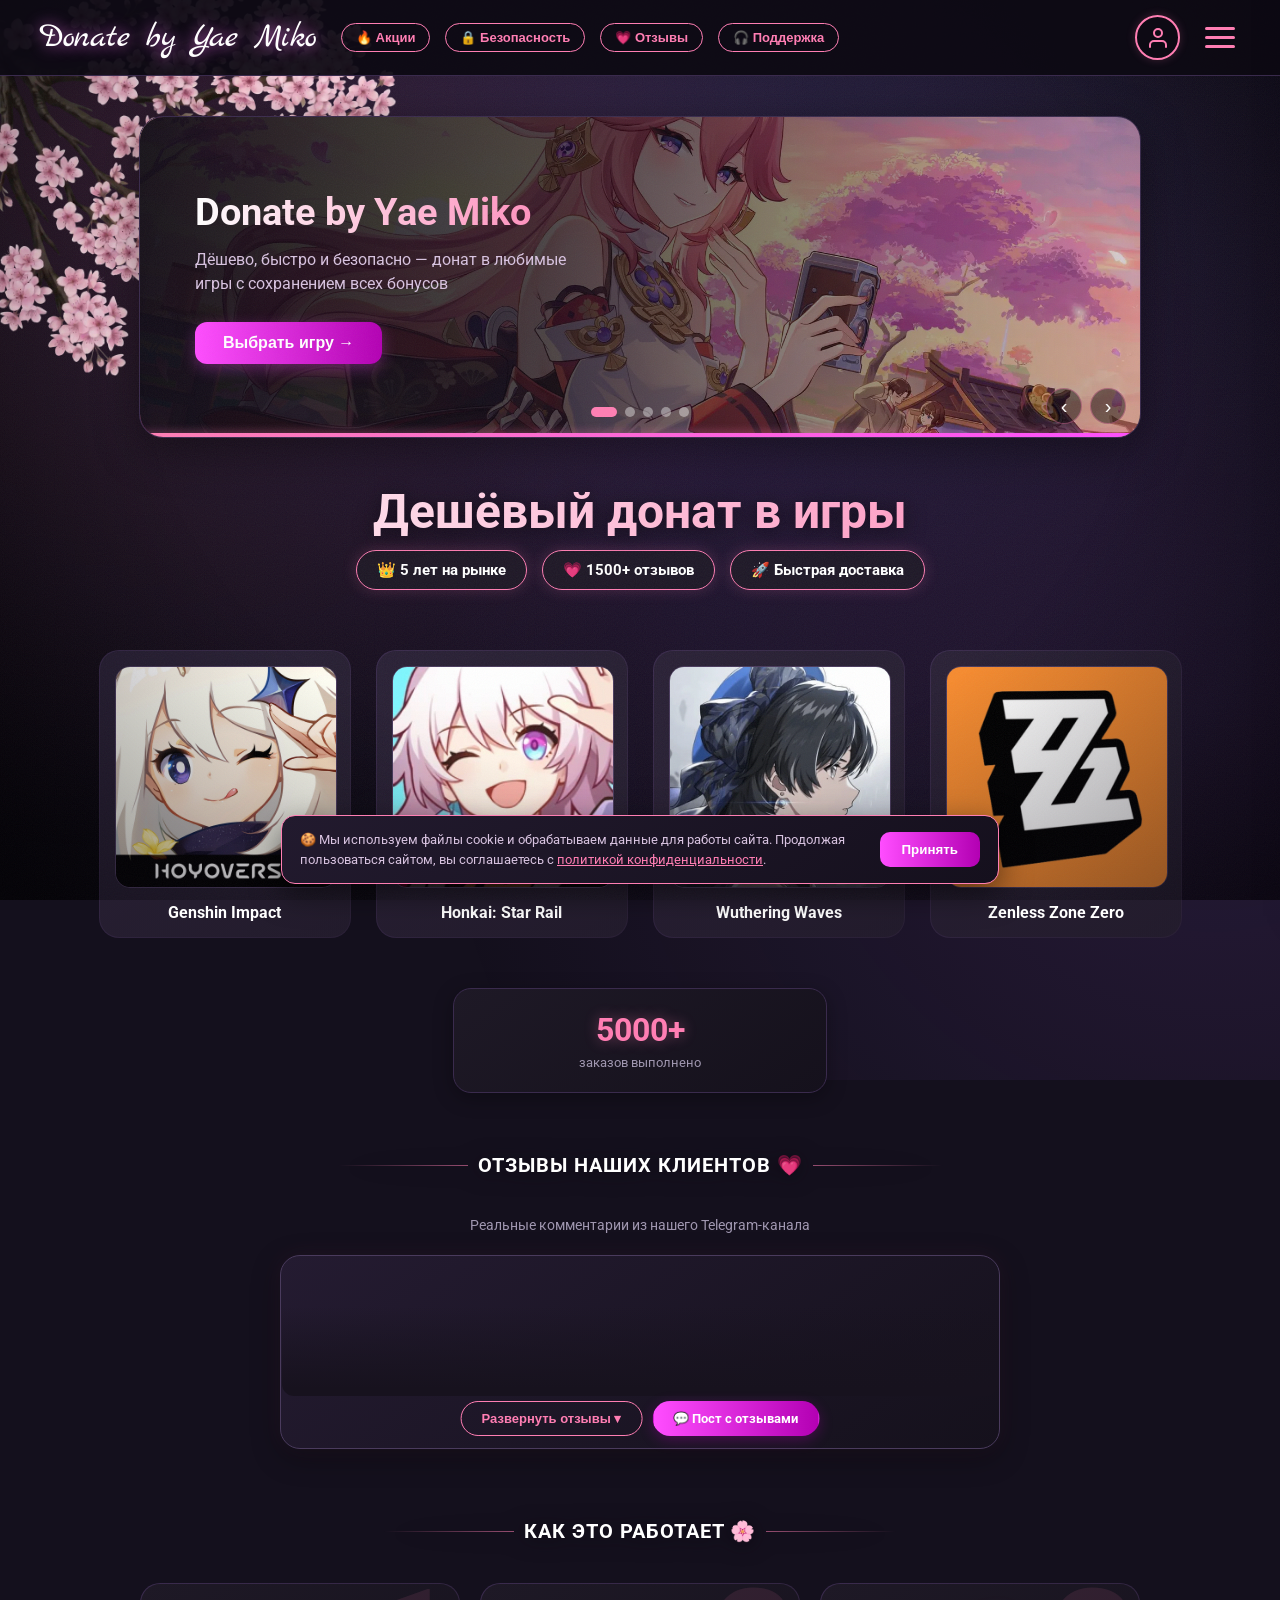
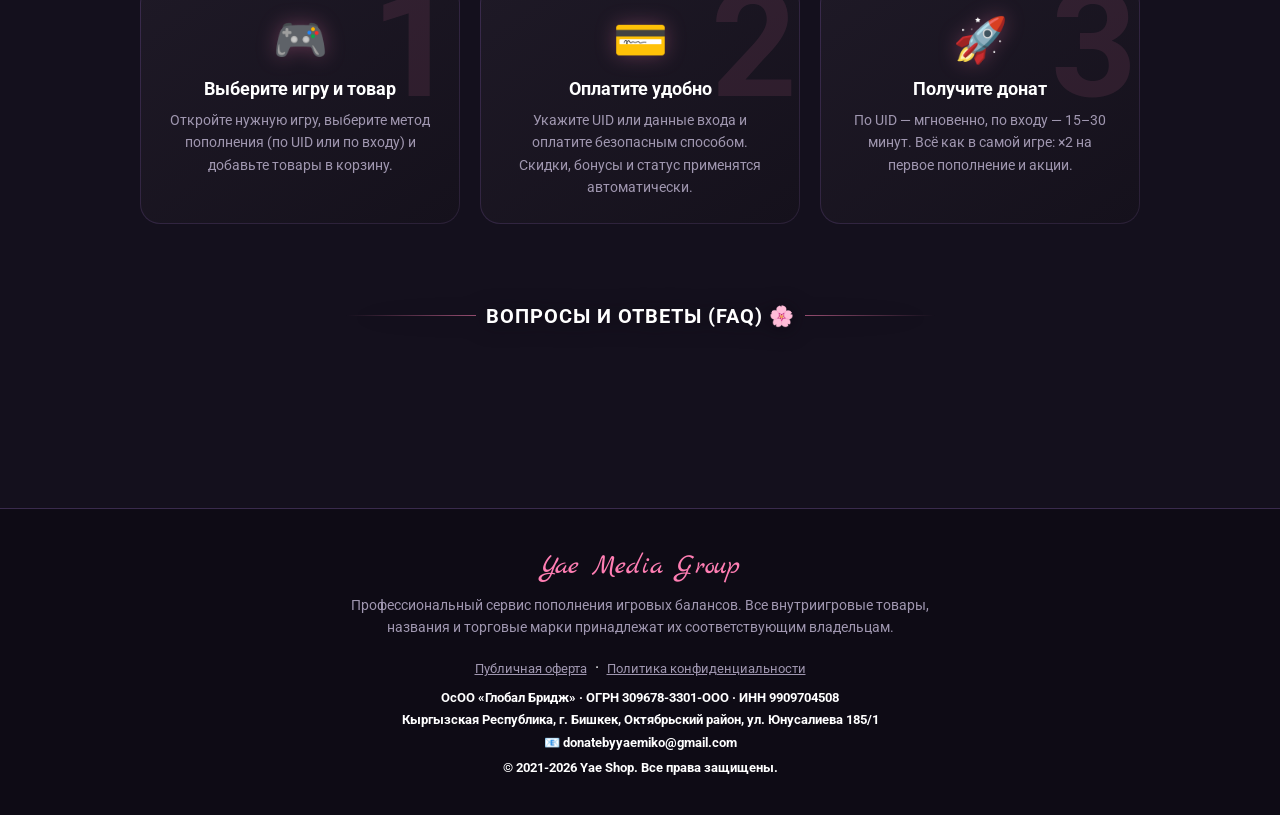
==== index.html @ d6103098 "Убрать упоминания VPN с сайта (в РФ это запрещено) Текст в окне входа + слово VPN из комментариев (i" ====
<!DOCTYPE html>
<html lang="ru">
<head>
    <meta charset="UTF-8">
    <meta name="viewport" content="width=device-width, initial-scale=1.0">
    <link rel="manifest" href="manifest.json">
    <meta name="theme-color" content="#14101d">
    <meta name="apple-mobile-web-app-capable" content="yes">
    <meta name="apple-mobile-web-app-title" content="Yae Shop">
    <link rel="apple-touch-icon" href="images/Genshin_Impact.webp">
    <link rel="icon" type="image/svg+xml" href="favicon.svg">
    <meta name="description" content="Yae Shop — быстрый и недорогой донат в Genshin Impact, Honkai: Star Rail, Wuthering Waves, Zenless Zone Zero. Пополнение по UID и по входу, бонусы и акции 🌸">
    <meta property="og:type" content="website">
    <meta property="og:site_name" content="Yae Shop">
    <meta property="og:title" content="Yae Shop — дешёвый донат в игры">
    <meta property="og:description" content="Пополнение Genshin, HSR, WuWa, ZZZ по выгодным ценам. Быстро, безопасно, с бонусами и акциями 🌸">
    <meta property="og:image" content="https://yaeshop.net/images/banner_main.webp">
    <meta property="og:url" content="https://yaeshop.net/">
    <meta name="twitter:card" content="summary_large_image">
    <link rel="canonical" href="https://yaeshop.net/">
    <script type="application/ld+json">
    {
      "@context": "https://schema.org",
      "@type": "OnlineStore",
      "name": "Yae Shop",
      "url": "https://yaeshop.net/",
      "description": "Пополнение игровых балансов: Genshin Impact, Honkai: Star Rail, Wuthering Waves, Zenless Zone Zero. По UID и по входу.",
      "image": "https://yaeshop.net/images/banner_main.webp",
      "email": "donatebyyaemiko@gmail.com",
      "priceRange": "₽"
    }
    </script>
    <title>Yae Shop — Донат от Яэ Мико</title>
    <link href="https://fonts.googleapis.com/css2?family=Marck+Script&family=Roboto:wght@400;700&display=swap" rel="stylesheet">
    <link rel="stylesheet" href="styles.css">
    <style>
        /* --- ГЛАВНАЯ СТРАНИЦА --- */
        main { max-width: 1200px; margin: 0 auto; padding: 40px 20px; position: relative; z-index: 5; }
        .main-title { text-align: center; font-size: 48px; background: linear-gradient(90deg, #fff, #ff7eb3); -webkit-background-clip: text; background-clip: text; -webkit-text-fill-color: transparent; margin-bottom: 10px; }
        
        .trust-badges { display: flex; justify-content: center; gap: 15px; margin-bottom: 60px; flex-wrap: wrap; }
        .badge { background: rgba(30, 25, 38, 0.8); border: 1px solid #ff7eb3; padding: 10px 20px; border-radius: 25px; font-size: 15px; color: #fff; font-weight: bold; display: flex; align-items: center; gap: 8px; box-shadow: 0 0 15px rgba(255, 126, 179, 0.2); }

        /* ИДЕАЛЬНОЕ ЦЕНТРИРОВАНИЕ КАРТОЧЕК ИГР */
        .game-grid { display: flex; flex-wrap: wrap; justify-content: center; gap: 25px; }
        .game-card { position: relative; overflow: hidden; width: 220px; border: 1px solid transparent; background: linear-gradient(rgba(30,25,38,0.6), rgba(30,25,38,0.6)) padding-box, linear-gradient(145deg, #3a2b4d, #2a2036) border-box; border-radius: 20px; padding: 15px; text-align: center; transition: 0.3s; cursor: pointer; }
        .game-card:hover { transform: translateY(-10px); background: linear-gradient(rgba(30,25,38,0.6), rgba(30,25,38,0.6)) padding-box, linear-gradient(145deg, #ff7eb3, #b300b3) border-box; box-shadow: 0 8px 26px rgba(255, 126, 179, 0.4); }
        .game-card::after { content: ''; position: absolute; top: 0; left: 0; width: 55%; height: 100%; background: linear-gradient(100deg, transparent, rgba(255,255,255,0.09), transparent); transform: translateX(-170%) skewX(-14deg); pointer-events: none; z-index: 2; }
        @media (hover: hover) { .game-card:hover::after { transition: transform 0.8s ease; transform: translateX(280%) skewX(-14deg); } }
        .game-icon-container { width: 100%; aspect-ratio: 1 / 1; border-radius: 15px; overflow: hidden; margin-bottom: 15px; border: 1px solid #4a3b5d; }
        .game-icon-container img { width: 100%; height: 100%; object-fit: cover; }
        .game-name { font-weight: bold; font-size: 16px; color: #ffffff; }

        /* ИДЕАЛЬНЫЙ ЦЕНТРИРОВАННЫЙ FAQ С ПЛАВНОЙ АНИМАЦИЕЙ */
        .faq-section { max-width: 800px; margin: 80px auto 0; }
        .section-title { font-size: 20px; font-weight: bold; display: flex; align-items: center; justify-content: center; gap: 10px; text-transform: uppercase; letter-spacing: 1px; color: #fff; margin-bottom: 40px; }
        .faq-item { background: linear-gradient(145deg, #1e1926, #15111c); border: 1px solid #3a2b4d; border-radius: 15px; margin-bottom: 15px; overflow: hidden; transition: 0.3s; box-shadow: 0 5px 15px rgba(0,0,0,0.3); cursor: pointer; }
        .faq-item:hover { border-color: #ff7eb3; box-shadow: 0 5px 20px rgba(255, 126, 179, 0.2); }
        .faq-question { padding: 20px; display: flex; justify-content: space-between; align-items: center; font-weight: bold; font-size: 17px; }
        
        .faq-icon { transition: transform 0.4s ease; color: #ff7eb3; }
        .faq-item.active .faq-icon { transform: rotate(180deg); }

        .faq-answer-wrapper { display: grid; grid-template-rows: 0fr; transition: grid-template-rows 0.4s ease-out; }
        .faq-item.active .faq-answer-wrapper { grid-template-rows: 1fr; }
        .faq-answer { overflow: hidden; }
        .faq-answer-inner { padding: 0 20px 20px; color: #a097b0; line-height: 1.6; font-size: 15px; }

        footer { margin-top: 100px; padding: 40px 20px; background: rgba(13, 10, 20, 0.8); border-top: 1px solid #3a2b4d; text-align: center; position: relative; z-index: 5; }
        .footer-logo { font-family: 'Marck Script', cursive; font-size: 28px; color: #ff7eb3; margin-bottom: 10px; }
        .footer-text { color: #a097b0; font-size: 14px; max-width: 600px; margin: 0 auto 20px; line-height: 1.6; }
        .footer-copy { color: #fff; font-size: 13px; font-weight: bold; }

        /* --- БАННЕР-КАРУСЕЛЬ --- */
        .hero-carousel { position: relative; max-width: 1000px; margin: 0 auto 45px; border-radius: 24px; overflow: hidden; box-shadow: 0 12px 45px rgba(0,0,0,0.45); border: 1px solid #3a2b4d; }
        .hero-track { display: flex; transition: transform 0.6s cubic-bezier(0.25, 0.8, 0.25, 1); }
        .hero-slide { min-width: 100%; height: 320px; background-size: cover; background-position: right center; position: relative; display: flex; align-items: center; }
        .hero-slide::after { content: ''; position: absolute; inset: 0; background: linear-gradient(90deg, rgba(13,10,20,0.95) 0%, rgba(13,10,20,0.75) 40%, rgba(13,10,20,0.15) 100%); }
        .hero-content { position: relative; z-index: 2; padding: 0 55px; max-width: 55%; }
        .hero-content h2 { font-size: 38px; margin: 0 0 14px; background: linear-gradient(90deg, #fff, #ff7eb3); -webkit-background-clip: text; background-clip: text; -webkit-text-fill-color: transparent; }
        .hero-content p { color: #d8c3e0; font-size: 16px; margin: 0 0 26px; line-height: 1.5; max-width: 400px; }
        .hero-btn { background: linear-gradient(90deg, #ff4dff, #b300b3); color: #fff; border: none; padding: 12px 28px; border-radius: 12px; font-size: 16px; font-weight: bold; cursor: pointer; transition: 0.3s; box-shadow: 0 5px 15px rgba(255,77,255,0.3); }
        .hero-btn:hover { transform: translateY(-2px); box-shadow: 0 8px 22px rgba(255,77,255,0.5); }
        .hero-arrow { position: absolute; bottom: 13px; z-index: 4; background: rgba(0,0,0,0.45); border: 1px solid rgba(255,126,179,0.4); color: #fff; width: 36px; height: 36px; border-radius: 50%; font-size: 20px; cursor: pointer; transition: 0.3s; display: flex; align-items: center; justify-content: center; }
        .hero-arrow:hover { background: #ff7eb3; box-shadow: 0 0 15px rgba(255,126,179,0.5); }
        .hero-arrow.left { right: 58px; }
        .hero-arrow.right { right: 14px; }
        .hero-dots { position: absolute; bottom: 20px; left: 50%; transform: translateX(-50%); z-index: 4; display: flex; gap: 8px; }
        .hero-dots span { width: 10px; height: 10px; border-radius: 50%; background: rgba(255,255,255,0.4); cursor: pointer; transition: 0.3s; }
        .hero-dots span.active { background: #ff7eb3; width: 26px; border-radius: 5px; }
        .hero-progress { position: absolute; left: 0; right: 0; bottom: 0; height: 4px; background: rgba(255,255,255,0.12); z-index: 4; }
        .hero-progress-bar { height: 100%; width: 0; background: linear-gradient(90deg, #ff7eb3, #ff4dff); box-shadow: 0 0 10px rgba(255,126,179,0.6); }
        @media (max-width: 700px) {
            .hero-slide { height: 220px; }
            .hero-content { max-width: 85%; padding: 0 25px; }
            .hero-content h2 { font-size: 26px; }
            .hero-content p { font-size: 14px; margin-bottom: 16px; }
        }
        /* Мобилка: игры по 2 в ряд */
        @media (max-width: 600px) {
            .game-grid { gap: 12px; }
            .game-card { width: calc(50% - 6px); box-sizing: border-box; padding: 10px; }
            .game-name { font-size: 13px; }
        }
    </style>
    <script src="components.js"></script>
</head>
<body>

    <script>renderHeader();</script>

    <main>
        <div class="hero-carousel" id="heroCarousel">
            <div class="hero-track" id="heroTrack">
                <div class="hero-slide" style="background-color:#3a1d5c; background-image:url('images/banner_main.webp');">
                    <div class="hero-content">
                        <h2>Donate by Yae Miko</h2>
                        <p>Дёшево, быстро и безопасно — донат в любимые игры с сохранением всех бонусов</p>
                        <button class="hero-btn" onclick="document.querySelector('.game-grid').scrollIntoView({behavior:'smooth', block:'center'})">Выбрать игру →</button>
                    </div>
                </div>
                <div class="hero-slide" style="background-color:#1d3a5c; background-image:url('images/banner_genshin.webp');">
                    <div class="hero-content">
                        <h2>Genshin Impact</h2>
                        <p>Кристаллы, Луна и Боевой пропуск по лучшим ценам</p>
                        <button class="hero-btn" onclick="goToPage('/genshin')">Перейти →</button>
                    </div>
                </div>
                <div class="hero-slide" style="background-color:#1d5c4a; background-image:url('images/banner_hsr.webp');">
                    <div class="hero-content">
                        <h2>Honkai: Star Rail</h2>
                        <p>Звёздный нефрит и пропуски снабжения — быстро и безопасно</p>
                        <button class="hero-btn" onclick="goToPage('/hsr')">Перейти →</button>
                    </div>
                </div>
                <div class="hero-slide" style="background-color:#2a3d1d; background-image:url('images/banner_wuwa.webp');">
                    <div class="hero-content">
                        <h2>Wuthering Waves</h2>
                        <p>Луниты и бандлы — пополнение по выгодным ценам</p>
                        <button class="hero-btn" onclick="goToPage('/wuwa')">Перейти →</button>
                    </div>
                </div>
                <div class="hero-slide" style="background-color:#5c1d3a; background-image:url('images/banner_zzz.webp');">
                    <div class="hero-content">
                        <h2>Zenless Zone Zero</h2>
                        <p>Монохромы и подписки — мгновенная доставка по UID</p>
                        <button class="hero-btn" onclick="goToPage('/zzz')">Перейти →</button>
                    </div>
                </div>
            </div>
            <button class="hero-arrow left" onclick="heroMove(-1)">‹</button>
            <button class="hero-arrow right" onclick="heroMove(1)">›</button>
            <div class="hero-dots" id="heroDots"></div>
            <div class="hero-progress"><div class="hero-progress-bar" id="heroProgress"></div></div>
        </div>

        <h1 class="main-title" id="hero-title">Дешёвый донат в игры</h1>
        <div class="trust-badges" id="trust-badges">
            <div class="badge">👑 5 лет на рынке</div>
            <div class="badge">💗 1500+ отзывов</div>
            <div class="badge">🚀 Быстрая доставка</div>
        </div>

        <div class="game-grid">
            <div class="game-card" onclick="goToPage('/genshin')">
                <div class="game-icon-container"><img src="images/Genshin_Impact.webp" alt="Genshin"></div>
                <div class="game-name">Genshin Impact</div>
            </div>
            <div class="game-card" onclick="goToPage('/hsr')">
                <div class="game-icon-container"><img src="images/hsr.webp" alt="HSR"></div>
                <div class="game-name">Honkai: Star Rail</div>
            </div>
            <div class="game-card" onclick="goToPage('/wuwa')">
                <div class="game-icon-container"><img src="images/wuwa.webp" alt="WuWa"></div>
                <div class="game-name">Wuthering Waves</div>
            </div>
            <div class="game-card" onclick="goToPage('/zzz')">
                <div class="game-icon-container"><img src="images/zzz.png" alt="ZZZ"></div>
                <div class="game-name">Zenless Zone Zero</div>
            </div>
        </div>

        <div class="stats-bar" style="justify-content: center;">
            <div class="stat-cell" style="flex: 0 1 340px;"><div class="stat-num" id="stat-orders">5000+</div><div class="stat-lbl">заказов выполнено</div></div>
        </div>

        <div class="home-reviews">
            <div class="section-title">Отзывы наших клиентов 💗</div>
            <p class="home-reviews-sub">Реальные комментарии из нашего Telegram-канала</p>
            <div class="tg-reviews-card">
                <div id="tg-reviews-home" class="collapsed"></div>
                <div class="tg-reviews-fade" id="tg-reviews-fade"></div>
                <div class="tg-reviews-actions">
                    <button class="tg-reviews-toggle" id="tg-reviews-toggle" onclick="toggleHomeReviews()">Развернуть отзывы ▾</button>
                    <a class="tg-reviews-link" href="https://t.me/donatsgenshin/1363" target="_blank" rel="noopener">💬 Пост с отзывами</a>
                </div>
            </div>
        </div>

        <div class="how-section">
            <div class="section-title">Как это работает 🌸</div>
            <div class="how-grid">
                <div class="how-card">
                    <div class="how-num">1</div>
                    <div class="how-ic">🎮</div>
                    <h3>Выберите игру и товар</h3>
                    <p>Откройте нужную игру, выберите метод пополнения (по UID или по входу) и добавьте товары в корзину.</p>
                </div>
                <div class="how-card">
                    <div class="how-num">2</div>
                    <div class="how-ic">💳</div>
                    <h3>Оплатите удобно</h3>
                    <p>Укажите UID или данные входа и оплатите безопасным способом. Скидки, бонусы и статус применятся автоматически.</p>
                </div>
                <div class="how-card">
                    <div class="how-num">3</div>
                    <div class="how-ic">🚀</div>
                    <h3>Получите донат</h3>
                    <p>По UID — мгновенно, по входу — 15–30 минут. Всё как в самой игре: ×2 на первое пополнение и акции.</p>
                </div>
            </div>
        </div>

        <div class="faq-section">
            <div class="section-title">Вопросы и ответы (FAQ) 🌸</div>
            <div id="faq-list"></div>
        </div>
    </main>

    <script>renderFooter();</script>

    <script src="main.js"></script>
    <script>
        // --- Карусель-баннер ---
        (function () {
            const track = document.getElementById('heroTrack');
            if (!track) return;
            const total = track.children.length;
            const dotsBox = document.getElementById('heroDots');
            const prog = document.getElementById('heroProgress');
            const DURATION = 7000;
            let idx = 0, timer;

            for (let i = 0; i < total; i++) {
                const d = document.createElement('span');
                if (i === 0) d.classList.add('active');
                d.onclick = () => { idx = i; render(); reset(); };
                dotsBox.appendChild(d);
            }
            function startProgress() {
                if (!prog) return;
                prog.style.transition = 'none';
                prog.style.width = '0%';
                void prog.offsetWidth; // перезапуск анимации
                prog.style.transition = 'width ' + DURATION + 'ms linear';
                prog.style.width = '100%';
            }
            function render() {
                track.style.transform = `translateX(-${idx * 100}%)`;
                [...dotsBox.children].forEach((d, i) => d.classList.toggle('active', i === idx));
                startProgress();
            }
            window.heroMove = (dir) => { idx = (idx + dir + total) % total; render(); reset(); };
            function reset() { clearInterval(timer); timer = setInterval(() => window.heroMove(1), DURATION); }
            render(); reset();
        })();

        // --- Живой счётчик заказов: растёт с нуля, когда доскроллил до него ---
        (async function () {
            try {
                const s = await (await fetch('/api/stats')).json();
                const oEl = document.getElementById('stat-orders');
                const target = Number(s.orders);
                // Если API не ответил числом — оставляем статичное "5000+" из HTML
                if (!Number.isFinite(target) || target <= 0) return;
                const DURATION = 1800; // мс
                const run = () => {
                    const t0 = performance.now();
                    const step = (now) => {
                        const p = Math.min((now - t0) / DURATION, 1);
                        const eased = 1 - Math.pow(1 - p, 3); // плавное торможение в конце
                        oEl.innerText = Math.round(target * eased).toLocaleString('ru-RU') + '+';
                        if (p < 1) requestAnimationFrame(step);
                    };
                    requestAnimationFrame(step);
                };
                if ('IntersectionObserver' in window) {
                    oEl.innerText = '0+';
                    const io = new IntersectionObserver((entries) => {
                        if (entries[0].isIntersecting) { io.disconnect(); run(); }
                    }, { threshold: 0.6 });
                    io.observe(oEl);
                } else run();
            } catch (e) {}
        })();

        // --- Отзывы на главной: с нашего сервера, лениво ---
        (function () {
            const box = document.getElementById('tg-reviews-home');
            if (!box) return;
            const load = () => {
                if (box.dataset.loaded) return;
                box.dataset.loaded = '1';
                renderTgReviews(box);
            };
            if ('IntersectionObserver' in window) {
                const io = new IntersectionObserver((entries) => {
                    if (entries[0].isIntersecting) { io.disconnect(); load(); }
                }, { rootMargin: '400px' });
                io.observe(box);
            } else load();
        })();

        // Свернуть/развернуть отзывы на главной (с плавной анимацией высоты)
        function toggleHomeReviews() {
            const box = document.getElementById('tg-reviews-home');
            const fade = document.getElementById('tg-reviews-fade');
            const btn = document.getElementById('tg-reviews-toggle');
            const collapsed = box.classList.toggle('collapsed');
            fade.classList.toggle('hidden', !collapsed);
            btn.innerText = collapsed ? 'Развернуть отзывы ▾' : 'Свернуть отзывы ▴';
            if (collapsed) box.scrollTo({ top: 0, behavior: 'smooth' });
        }

    </script>
</body>
</html>
---- styles.css ----
/* =============================================
   ОБЩИЕ СТИЛИ — подключается на всех страницах
   ============================================= */

/* Убираем синее выделение при клике на кнопки/карточки */
button, a, .game-card, .product-card, .menu-item, .header-btn,
.cart-item, .buy-btn, .minus-btn, .checkout-btn, .auth-btn-primary,
.auth-btn-danger, .ref-copy-btn, .profile-btn, .cat-tab {
    -webkit-tap-highlight-color: transparent;
    user-select: none;
    -webkit-user-select: none;
}

/* Текст во всех текстовых полях всегда белый (перебивает чёрный от автозаполнения) */
input[type="text"], input[type="email"], input[type="number"],
input[type="tel"], input[type="password"], input[type="search"], textarea {
    color: #fff;
    -webkit-text-fill-color: #fff;
}

/* Глобальный фикс: автозаполнение Chrome/Edge не красит поля в белый */
input:-webkit-autofill,
input:-webkit-autofill:hover,
input:-webkit-autofill:focus,
input:-webkit-autofill:active {
    -webkit-text-fill-color: #ffffff;
    -webkit-box-shadow: 0 0 0 1000px #120f18 inset;
    box-shadow: 0 0 0 1000px #120f18 inset;
    caret-color: #ffffff;
    transition: background-color 99999s ease-in-out 0s;
}

/* === МОДАЛКА ВХОДА (Личный кабинет) === */
.auth-card { text-align: center; }
.auth-avatar {
    width: 74px; height: 74px; margin: 4px auto 0; border-radius: 50%;
    display: flex; align-items: center; justify-content: center;
    background: radial-gradient(circle at 30% 30%, #2a2036, #15101d);
    border: 2px solid #ff7eb3; box-shadow: 0 0 22px rgba(255,126,179,0.35);
}
.auth-avatar-on { border-color: #4dff88; box-shadow: 0 0 22px rgba(77,255,136,0.35); }

.auth-tabs {
    display: flex; gap: 6px; background: rgba(20,15,25,0.7);
    border: 1px solid #3a2b4d; border-radius: 12px; padding: 5px; margin-bottom: 18px;
}
.auth-tab {
    flex: 1; padding: 10px 0; border: none; border-radius: 8px; cursor: pointer;
    background: transparent; color: #a097b0; font-weight: bold; font-size: 13px; transition: 0.25s;
}
.auth-tab.active { background: linear-gradient(90deg,#ff4dff,#b300b3); color: #fff; box-shadow: 0 4px 14px rgba(179,0,179,0.3); }
.auth-tab:not(.active):hover { color: #fff; }

.auth-pane { animation: fadeIn 0.25s; }
.auth-label { display:block; text-align:left; color:#d8c3e0; font-size:12px; font-weight:bold; margin-bottom:6px; }
.auth-input {
    width: 100%; box-sizing: border-box; padding: 12px 14px; margin-bottom: 12px;
    background: #1c1626; border: 1.5px solid #4a3b5d; border-radius: 10px;
    color: #fff; -webkit-text-fill-color: #fff; font-size: 14px; outline: none; transition: 0.25s;
}
.auth-input::placeholder { color: #565064; -webkit-text-fill-color: #565064; opacity: 1; font-style: italic; }
.auth-input:focus { border-color: #ff7eb3; background:#221a2e; box-shadow: 0 0 0 3px rgba(255,126,179,0.18); }
.auth-code-input { text-align:center; letter-spacing: 6px; font-size: 20px; font-weight: bold; }

.auth-btn-primary {
    width: 100%; padding: 13px; border: none; border-radius: 10px; cursor: pointer;
    background: linear-gradient(90deg,#ff4dff,#b300b3); color: #fff; font-weight: bold; font-size: 15px;
    box-shadow: 0 6px 18px rgba(179,0,179,0.3); transition: 0.25s;
}
.auth-btn-primary:hover { transform: translateY(-2px); box-shadow: 0 8px 22px rgba(179,0,179,0.45); }
.auth-btn-danger {
    width: 100%; padding: 12px; border-radius: 10px; cursor: pointer; font-weight: bold; font-size: 14px;
    background: transparent; border: 1.5px solid #ff4d4d; color: #ff4d4d; transition: 0.25s; margin-top: 10px;
}
.auth-btn-danger:hover { background: #ff4d4d; color: #fff; }

.auth-msg { font-size: 13px; margin-top: 10px; min-height: 18px; }
.auth-hint { color: #7c7090; font-size: 11px; margin-top: 14px; line-height: 1.5; }
.auth-privacy { color: #6a5f7a; font-size: 11px; margin-top: 18px; border-top: 1px solid #2a2336; padding-top: 14px; }
.auth-privacy a { color: #a097b0; }

/* Подсветка кнопки профиля при входе */
.profile-btn.logged-in { border-color: #4dff88 !important; box-shadow: 0 0 14px rgba(77,255,136,0.4); }

/* === Поле пароля: глазок === */
.pw-wrap { position: relative; width: 100%; }
.pw-eye {
    position: absolute; right: 8px; top: 50%; transform: translateY(-50%);
    background: none; border: none; cursor: pointer; padding: 4px; color: #a097b0;
    display: flex; align-items: center; justify-content: center; transition: color 0.2s;
}
.pw-eye:hover { color: #ff7eb3; }
.pw-eye svg { width: 20px; height: 20px; }

/* === ГЛАВНАЯ: счётчики + как это работает === */
.stats-bar {
    display: flex; gap: 16px; max-width: 800px; margin: 50px auto 0; flex-wrap: wrap;
}
.stat-cell {
    flex: 1; min-width: 150px; background: linear-gradient(145deg, #1e1926, #15111c);
    border: 1px solid #3a2b4d; border-radius: 18px; padding: 22px 16px; text-align: center;
    box-shadow: 0 5px 20px rgba(0,0,0,0.3); transition: 0.3s;
}
.stat-cell:hover { border-color: #ff7eb3; transform: translateY(-4px); box-shadow: 0 8px 24px rgba(255,126,179,0.2); }
.stat-num { font-size: 32px; font-weight: bold; color: #ff7eb3; text-shadow: 0 0 14px rgba(255,126,179,0.4); }
.stat-lbl { color: #a097b0; font-size: 13px; margin-top: 6px; }

/* Отзывы из Telegram на главной (под счётчиком заказов) — фиолетовая карточка,
   свёрнута по умолчанию, разворачивается кнопкой */
.home-reviews { max-width: 720px; margin: 60px auto 0; text-align: center; }
.home-reviews-sub { color: #a097b0; font-size: 14px; margin: 10px 0 22px; }
.tg-reviews-card {
    position: relative;
    background: linear-gradient(145deg, #241b31, #15111c);
    border: 1px solid #4a3b5d; border-radius: 20px; padding: 14px 14px 58px;
    box-shadow: 0 8px 28px rgba(0,0,0,0.35), 0 0 24px rgba(255, 126, 179, 0.07);
    transition: border-color 0.3s;
}
.tg-reviews-card:hover { border-color: #ff7eb3; }
#tg-reviews-home {
    min-height: 120px; border-radius: 12px; overflow: hidden;
    /* Плавный разворот/сворачивание (разовая анимация по клику — FPS не грузит) */
    transition: max-height 0.45s cubic-bezier(0.4, 0, 0.2, 1);
}
#tg-reviews-home.collapsed { max-height: 380px; }
#tg-reviews-home:not(.collapsed) { max-height: 70vh; overflow-y: auto; }
#tg-reviews-home:not(.collapsed)::-webkit-scrollbar { width: 4px; }
#tg-reviews-home:not(.collapsed)::-webkit-scrollbar-thumb { background: #ff7eb3; border-radius: 4px; }
#tg-reviews-home iframe { width: 100% !important; }
/* Карточки отзывов (рендерим сами из /api/reviews) */
.rv-item {
    display: flex; gap: 12px; padding: 13px 14px; text-align: left;
    border-bottom: 1px solid rgba(74, 59, 93, 0.45);
}
.rv-item:last-child { border-bottom: none; }
.rv-ava {
    width: 40px; height: 40px; flex-shrink: 0; border-radius: 50%;
    background: linear-gradient(135deg, #ff7eb3, #b300b3);
    display: flex; align-items: center; justify-content: center;
    font-weight: bold; color: #fff; font-size: 17px;
    box-shadow: 0 0 10px rgba(255, 126, 179, 0.3);
}
.rv-body { min-width: 0; }
.rv-name { font-weight: bold; color: #ff9ec6; font-size: 14px; margin-bottom: 3px; }
.rv-text { color: #e8dff0; font-size: 14px; line-height: 1.55; white-space: pre-wrap; overflow-wrap: break-word; }
.rv-date { color: #7c7090; font-size: 12px; margin-top: 5px; }
/* Затухание внизу свёрнутого блока — видно, что отзывов больше */
.tg-reviews-fade {
    position: absolute; left: 1px; right: 1px; bottom: 52px; height: 90px;
    background: linear-gradient(to bottom, transparent, #17121e 92%);
    pointer-events: none; border-radius: 0 0 12px 12px;
    transition: opacity 0.35s;
}
.tg-reviews-fade.hidden { opacity: 0; }
/* Ряд кнопок под отзывами: свернуть/развернуть + ссылка на пост */
.tg-reviews-actions {
    position: absolute; left: 50%; bottom: 12px; transform: translateX(-50%);
    display: flex; gap: 10px; align-items: center; flex-wrap: wrap; justify-content: center;
    width: max-content; max-width: calc(100% - 28px);
}
.tg-reviews-toggle, .tg-reviews-link {
    padding: 9px 20px; border-radius: 20px; cursor: pointer;
    background: transparent; border: 1px solid #ff7eb3; color: #ff7eb3;
    font-weight: bold; font-size: 13px; transition: 0.25s; white-space: nowrap;
    text-decoration: none; display: inline-flex; align-items: center;
}
.tg-reviews-toggle:hover { background: rgba(255, 126, 179, 0.15); box-shadow: 0 0 14px rgba(255, 126, 179, 0.35); color: #fff; }
/* Ссылка на пост — акцентная (заполненная), чтобы выделялась */
.tg-reviews-link { background: linear-gradient(90deg, #ff4dff, #b300b3); border-color: transparent; color: #fff; box-shadow: 0 4px 14px rgba(179, 0, 179, 0.3); }
.tg-reviews-link:hover { transform: translateY(-2px); box-shadow: 0 6px 18px rgba(179, 0, 179, 0.5); }
.tg-reviews-link:active { transform: scale(0.96); }

.how-section { max-width: 1000px; margin: 70px auto 0; }
.how-grid { display: grid; grid-template-columns: repeat(auto-fit, minmax(250px, 1fr)); gap: 20px; margin-top: 30px; }
.how-card {
    position: relative; background: linear-gradient(145deg, #1e1926, #15111c); border: 1px solid #3a2b4d;
    border-radius: 20px; padding: 30px 24px 24px; text-align: center; transition: 0.3s; overflow: hidden;
}
.how-card:hover { border-color: #ff7eb3; transform: translateY(-5px); box-shadow: 0 10px 24px rgba(255,126,179,0.2); }
.how-num {
    position: absolute; top: -14px; right: 2px; font-size: 150px; font-weight: bold;
    color: rgba(255,126,179,0.1); line-height: 1; pointer-events: none;
}
.how-ic { font-size: 44px; margin-bottom: 12px; filter: drop-shadow(0 0 10px rgba(255,126,179,0.3)); }
.how-card h3 { margin: 0 0 10px; font-size: 18px; color: #fff; }
.how-card p { margin: 0; color: #a097b0; font-size: 14px; line-height: 1.6; }

/* === Cookie-баннер === */
.cookie-banner {
    position: fixed; bottom: 16px; left: 50%;
    transform: translateX(-50%) translateY(180%);
    max-width: 680px; width: calc(100% - 28px);
    background: linear-gradient(145deg, #221a2e, #15101d);
    border: 1px solid #ff7eb3; border-radius: 14px;
    padding: 14px 18px; display: flex; align-items: center; gap: 14px;
    /* z-index ниже модалок (2000): баннер не перекрывает открытые окна */
    box-shadow: 0 10px 30px rgba(0,0,0,0.5); z-index: 1900;
    opacity: 0; transition: transform 0.45s cubic-bezier(0.25,0.8,0.25,1), opacity 0.45s;
}
.cookie-banner.show { transform: translateX(-50%) translateY(0); opacity: 1; }
.cookie-banner span { color: #d8c3e0; font-size: 13px; line-height: 1.5; }
.cookie-banner a { color: #ff7eb3; }
.cookie-banner button {
    flex-shrink: 0; background: linear-gradient(90deg,#ff4dff,#b300b3); color: #fff;
    border: none; padding: 10px 22px; border-radius: 10px; font-weight: bold; cursor: pointer; transition: 0.25s;
}
.cookie-banner button:hover { transform: translateY(-2px); box-shadow: 0 6px 16px rgba(179,0,179,0.4); }
@media (max-width: 560px) { .cookie-banner { flex-direction: column; text-align: center; } }

/* === ПРЕЛОАДЕР (заставка загрузки) === */
#preloader {
    position: fixed; inset: 0; z-index: 100000;
    background: radial-gradient(circle at 50% 40%, #1a1326, #0f0c14 70%);
    display: flex; flex-direction: column; align-items: center; justify-content: center; gap: 26px;
    transition: opacity 0.5s ease, visibility 0.5s ease;
}
#preloader.hidden { opacity: 0; visibility: hidden; }
.preloader-logo {
    font-family: 'Marck Script', cursive; font-weight: bold; text-align: center; padding: 0 20px;
    font-size: clamp(34px, 8vw, 58px); line-height: 1.1;
    background: linear-gradient(90deg, #5a4b6d 0%, #5a4b6d 38%, #ff7eb3 48%, #ff4dff 54%, #5a4b6d 64%, #5a4b6d 100%);
    background-size: 250% 100%;
    -webkit-background-clip: text; background-clip: text; -webkit-text-fill-color: transparent; color: transparent;
    animation: logoShine 2s linear infinite;
}
@keyframes logoShine { 0% { background-position: 150% 0; } 100% { background-position: -50% 0; } }
.preloader-bar { width: 180px; height: 4px; background: rgba(255,255,255,0.08); border-radius: 4px; overflow: hidden; }
.preloader-bar::after {
    content: ''; display: block; height: 100%; width: 40%; border-radius: 4px;
    background: linear-gradient(90deg, #ff7eb3, #ff4dff); box-shadow: 0 0 12px rgba(255,126,179,0.6);
    animation: barMove 1.1s ease-in-out infinite;
}
@keyframes barMove { 0% { transform: translateX(-110%); } 100% { transform: translateX(360%); } }
body.low-end-mode .preloader-logo, body.low-end-mode .preloader-bar::after { animation: none; }

/* === TOAST-уведомления === */
#toast-box { position: fixed; bottom: 24px; left: 50%; transform: translateX(-50%); z-index: 99998; display: flex; flex-direction: column; gap: 10px; align-items: center; pointer-events: none; }
.toast {
    display: flex; align-items: center; gap: 10px;
    background: linear-gradient(145deg, #241c30, #181320); border: 1px solid #3a2b4d; border-left: 4px solid #ff7eb3;
    color: #fff; padding: 13px 18px; border-radius: 12px; font-size: 14px; line-height: 1.4;
    box-shadow: 0 8px 26px rgba(0,0,0,0.45); max-width: 92vw;
    opacity: 0; transform: translateY(20px); transition: opacity 0.35s, transform 0.35s cubic-bezier(.2,.8,.2,1);
}
.toast.show { opacity: 1; transform: translateY(0); }
.toast-ic { font-size: 18px; flex-shrink: 0; }
.toast-msg { flex: 1; }
.toast-close { background: none; border: none; color: #a097b0; font-size: 20px; line-height: 1; cursor: pointer; padding: 0 2px; flex-shrink: 0; transition: 0.2s; pointer-events: auto; }
.toast-close:hover { color: #fff; }
.toast { pointer-events: auto; }
.toast-success { border-left-color: #4dff88; }
.toast-error { border-left-color: #ff4d4d; }
.toast-info { border-left-color: #ff7eb3; }

/* === Красивые скроллбары === */
::-webkit-scrollbar { width: 8px; height: 8px; }
::-webkit-scrollbar-track { background: rgba(255,255,255,0.03); }
::-webkit-scrollbar-thumb { background: linear-gradient(#ff7eb3, #b300b3); border-radius: 8px; border: 2px solid transparent; background-clip: padding-box; }
::-webkit-scrollbar-thumb:hover { background: #ff7eb3; }
* { scrollbar-width: thin; scrollbar-color: #ff7eb3 transparent; }

/* === КОНФЕТТИ === */
.confetti-piece {
    position: fixed; top: -14px; width: 9px; height: 14px; border-radius: 2px;
    z-index: 99999; pointer-events: none; opacity: 0.95;
    animation-name: confettiFall; animation-timing-function: linear; animation-fill-mode: forwards;
}
@keyframes confettiFall {
    0% { transform: translateY(0) rotate(0deg); opacity: 1; }
    100% { transform: translateY(106vh) rotate(720deg); opacity: 0.5; }
}

/* === ЧАСЫ РАБОТЫ === */
.sched-row {
    display: flex; justify-content: space-between; align-items: center;
    padding: 11px 14px; border: 1px solid #3a2b4d; border-radius: 10px; margin-bottom: 8px;
    background: rgba(20,15,25,0.5); font-size: 14px; color: #d8c3e0;
}
.sched-row b { color: #fff; }
.sched-row.today { border-color: #ff7eb3; background: rgba(255,126,179,0.1); box-shadow: 0 0 12px rgba(255,126,179,0.15); }
.sched-row.today b { color: #ff7eb3; }
.sched-today { font-size: 10px; background: #ff7eb3; color: #15101d; padding: 1px 7px; border-radius: 8px; margin-left: 6px; font-weight: bold; vertical-align: middle; }

/* === ГАЛОЧКА УСПЕХА (модалка заказа) === */
.success-check { width: 88px; height: 88px; margin: 4px auto 0; }
.success-check svg { width: 100%; height: 100%; }
.sc-circle { fill: rgba(77,255,136,0.08); stroke: #4dff88; stroke-width: 3; stroke-dasharray: 151; stroke-dashoffset: 151; }
.sc-tick { fill: none; stroke: #4dff88; stroke-width: 4; stroke-linecap: round; stroke-linejoin: round; stroke-dasharray: 40; stroke-dashoffset: 40; }
.success-check.play .sc-circle { animation: scCircle 0.5s ease forwards; }
.success-check.play .sc-tick { animation: scTick 0.35s ease 0.42s forwards; }
@keyframes scCircle { to { stroke-dashoffset: 0; } }
@keyframes scTick { to { stroke-dashoffset: 0; } }

/* === КРАСИВЫЕ ЧЕКБОКСЫ (с анимацией галочки) === */
#consent-input, #remember-me, #use-balance-check {
    -webkit-appearance: none; appearance: none;
    width: 19px; height: 19px; border: 2px solid #4a3b5d; border-radius: 6px;
    background: #1c1626; cursor: pointer; position: relative; vertical-align: middle;
    transition: background 0.2s, border-color 0.2s; flex-shrink: 0;
}
#consent-input:hover, #remember-me:hover, #use-balance-check:hover { border-color: #ff7eb3; }
#consent-input:checked, #remember-me:checked, #use-balance-check:checked {
    background: linear-gradient(135deg, #ff7eb3, #ff4dff); border-color: transparent; animation: cbPop 0.28s ease;
}
#consent-input:checked::after, #remember-me:checked::after, #use-balance-check:checked::after {
    content: ''; position: absolute; left: 50%; top: 45%; width: 5px; height: 9px;
    border: solid #fff; border-width: 0 2.5px 2.5px 0;
    transform: translate(-50%, -55%) rotate(45deg) scale(0);
    animation: cbCheck 0.28s ease 0.03s forwards;
}
@keyframes cbPop { 50% { transform: scale(1.18); } }
@keyframes cbCheck {
    0% { transform: translate(-50%, -60%) rotate(45deg) scale(0); }
    60% { transform: translate(-50%, -52%) rotate(45deg) scale(1.2); }
    100% { transform: translate(-50%, -55%) rotate(45deg) scale(1); }
}

/* === УРОВЕНЬ КЛИЕНТА (статус) === */
.tier-box {
    background: linear-gradient(145deg, #221a2e, #15101d); border: 1px solid #4a3b5d;
    border-radius: 14px; padding: 14px 16px; margin-bottom: 14px;
}
.tier-badge { font-size: 16px; font-weight: bold; color: #fff; display: flex; align-items: center; gap: 6px; flex-wrap: wrap; }
.tier-badge .tier-disc { color: #4dff88; font-size: 13px; margin-left: auto; }
.tier-progress { height: 8px; background: #15101d; border-radius: 6px; margin: 10px 0 8px; overflow: hidden; border: 1px solid #3a2b4d; }
.tier-progress-fill { height: 100%; width: 0; background: linear-gradient(90deg,#ff7eb3,#ff4dff); border-radius: 6px; transition: width 0.6s ease; box-shadow: 0 0 10px rgba(255,126,179,0.5); }
.tier-next { color: #a097b0; font-size: 11px; text-align: left; }
.tier-next b { color: #ff7eb3; }
#tier-discount-note { color: #ffd24d; margin-bottom: 6px; }

/* === РЕФЕРАЛЬНАЯ ПАНЕЛЬ (в кабинете) === */
.ref-panel {
    background: rgba(255,126,179,0.06); border: 1px solid #3a2b4d;
    border-radius: 14px; padding: 16px; margin-bottom: 18px;
}
.ref-stats { display: flex; gap: 10px; margin-bottom: 14px; }
.ref-stat {
    flex: 1; background: #15101d; border: 1px solid #3a2b4d; border-radius: 10px;
    padding: 10px; display: flex; flex-direction: column; align-items: center;
}
.ref-stat b { color: #ff7eb3; font-size: 22px; line-height: 1; }
.ref-stat small { color: #a097b0; font-size: 11px; margin-top: 4px; }
.ref-label { text-align: left; color: #d8c3e0; font-size: 12px; font-weight: bold; margin-bottom: 8px; }
.ref-link-row { display: flex; gap: 8px; }
.ref-link-row .auth-input { font-size: 12px; flex: 1; }
.ref-copy-btn {
    flex-shrink: 0; padding: 0 16px; border: none; border-radius: 10px; cursor: pointer;
    background: linear-gradient(90deg,#ff4dff,#b300b3); color: #fff; font-weight: bold; font-size: 13px;
    transition: 0.25s; white-space: nowrap;
}
.ref-copy-btn:hover { transform: translateY(-1px); box-shadow: 0 4px 14px rgba(179,0,179,0.4); }

/* Реф-блок в оформлении заказа */
.ref-checkout-box {
    background: rgba(255,126,179,0.08); border: 1px solid #4a3b5d;
    border-radius: 10px; padding: 10px 12px; margin: 10px 0; font-size: 13px;
}
.ref-checkout-box #ref-discount-note { color: #4dff88; margin-bottom: 6px; }
.ref-checkout-box label { display: flex; align-items: center; gap: 8px; cursor: pointer; color: #d8c3e0; }
.ref-checkout-box input[type="checkbox"] { accent-color: #ff7eb3; width: 16px; height: 16px; }
.ref-checkout-box b { color: #ff7eb3; }

/* --- Фон и тело --- */
body {
    animation: fadeIn 0.15s ease-out;
    margin: 0; padding: 0;
    width: 100%; height: 100%;
    /* clip вместо hidden: hidden на body ломает sticky-шапку в iOS Safari
       (шапка «уезжает» при скролле). clip режет так же, но не создаёт скролл-контейнер. */
    overflow-x: hidden;
    overflow-x: clip;
    font-family: 'Roboto', sans-serif;
    background: radial-gradient(circle at 50% 30%, #251636 0%, #0d0a14 70%, #000000 100%);
    background-attachment: fixed;
    color: #ffffff;
}
@keyframes fadeIn { from { opacity: 0; } to { opacity: 1; } }
.fade-out { opacity: 0 !important; transition: opacity 0.15s ease-in-out; }

/* «Живой» фон — мягкие цветные пятна, медленно дышат */
body::before {
    content: '';
    position: fixed;
    inset: -20%;
    z-index: 0;
    pointer-events: none;
    background:
        radial-gradient(circle at 20% 25%, rgba(255, 126, 179, 0.12), transparent 42%),
        radial-gradient(circle at 82% 70%, rgba(150, 90, 220, 0.14), transparent 46%),
        radial-gradient(circle at 60% 15%, rgba(120, 160, 255, 0.08), transparent 40%);
    /* Анимация убрана: слой размером 140% экрана перерисовывался бесконечно и грел CPU */
}

/* --- Сакура --- */
#sakura-tree {
    position: fixed; top: -30px; left: -30px;
    width: 550px; height: 450px;
    background-image: url('static/sakura_tree.webp');
    background-size: contain; background-repeat: no-repeat; background-position: left top;
    z-index: 1; pointer-events: none;
    /* drop-shadow убран: фильтр на большой анимированной картинке пересчитывался каждый кадр */
    transform-origin: 15% 0;
    animation: sway 6s ease-in-out infinite;
}
@keyframes sway { 0%, 100% { transform: rotate(0deg); } 50% { transform: rotate(1.2deg); } }
#sakura-container { position: fixed; top: 0; left: 0; width: 100%; height: 100%; pointer-events: none; z-index: 15; overflow: hidden; }
/* Внешний слой — ровное падение вниз (постоянная скорость) */
.petal {
    position: absolute;
    top: 0;
    opacity: 0;
    will-change: transform, opacity;
    animation: petal-fall var(--fall-duration, 11s) linear forwards;
}
@keyframes petal-fall {
    0%   { transform: translateY(-8vh); opacity: 0; }
    6%   { opacity: 1; }
    94%  { opacity: 1; }
    100% { transform: translateY(112vh); opacity: 0; }
}
/* Внутренний слой — плавное покачивание и переворот (с замедлением на поворотах) */
.petal-inner {
    width: 100%;
    height: 100%;
    border-radius: 100% 0 100% 0;
    opacity: var(--petal-opacity, 0.85);
    will-change: transform;
    animation: petal-sway var(--sway-duration, 3s) ease-in-out infinite alternate;
}
@keyframes petal-sway {
    0%   { transform: translateX(calc(var(--sway, 25px) * -1)) rotateZ(-15deg) rotateY(0deg); }
    100% { transform: translateX(var(--sway, 25px)) rotateZ(35deg) rotateY(360deg); }
}

/* --- Шапка --- */
header {
    position: sticky; top: 0; z-index: 100;
    display: flex; justify-content: space-between; align-items: center;
    padding: 15px 40px;
    /* Без backdrop-filter: блюр на sticky-шапке пересчитывается каждый кадр скролла
       и роняет FPS на ПК без аппаратного ускорения */
    background: rgba(13, 10, 20, 0.94);
    border-bottom: 1px solid #3a2b4d;
}
.logo-container { display: flex; align-items: center; gap: 15px; }
.logo-link {
    font-family: 'Marck Script', cursive; font-size: 34px;
    color: #ffffff; text-decoration: none;
    text-shadow: 0 0 15px rgba(255, 119, 255, 0.8);
    transition: 0.3s; z-index: 25; margin-right: 10px;
}
.header-btn {
    background: transparent; border: 1px solid #ff7eb3; color: #ff7eb3;
    padding: 6px 14px; border-radius: 20px;
    font-weight: bold; font-size: 13px; cursor: pointer;
    transition: 0.3s; display: flex; align-items: center; gap: 6px; white-space: nowrap;
}
.header-btn:hover {
    background: rgba(255, 126, 179, 0.2);
    box-shadow: 0 0 15px rgba(255, 126, 179, 0.4);
    transform: translateY(-2px); color: #fff; border-color: #fff;
}
.header-right { display: flex; align-items: center; gap: 20px; }

/* --- Профиль --- */
.profile-wrapper { position: relative; }
.profile-btn {
    background: transparent; border: 2px solid #ff7eb3; border-radius: 50%;
    width: 45px; height: 45px;
    display: flex; align-items: center; justify-content: center;
    cursor: pointer; transition: 0.3s;
    box-shadow: 0 0 10px rgba(255, 126, 179, 0.2);
    overflow: hidden; padding: 0;
}
.profile-btn:hover { box-shadow: 0 0 15px rgba(255, 126, 179, 0.6); transform: scale(1.05); }
.profile-btn svg { width: 24px; height: 24px; stroke: #ff7eb3; transition: 0.3s; }
.profile-btn img { width: 100%; height: 100%; object-fit: cover; }
.profile-dropdown {
    position: absolute; top: 60px; right: 0; width: 260px;
    background: rgba(30, 25, 38, 0.95); border: 1px solid #ff7eb3;
    border-radius: 15px; padding: 20px;
    box-shadow: 0 10px 30px rgba(0,0,0,0.5);
    backdrop-filter: blur(10px);
    transform: translateY(-10px); opacity: 0; visibility: hidden;
    transition: 0.3s; z-index: 200; text-align: center;
}
.profile-dropdown.active { transform: translateY(0); opacity: 1; visibility: visible; }
.dropdown-title { font-size: 16px; font-weight: bold; margin-bottom: 15px; color: #fff; }
.dropdown-subtitle { font-size: 13px; color: #a097b0; margin-bottom: 20px; }

/* --- Бургер-меню --- */
.hamburger { display: flex; flex-direction: column; gap: 6px; cursor: pointer; padding: 5px; z-index: 1001; }
.hamburger span { width: 30px; height: 3px; background: #ff7eb3; border-radius: 3px; transition: 0.4s; }
.hamburger.active span:nth-child(1) { transform: translateY(9px) rotate(45deg); }
.hamburger.active span:nth-child(2) { opacity: 0; }
.hamburger.active span:nth-child(3) { transform: translateY(-9px) rotate(-45deg); }

/* --- Боковое меню --- */
.side-menu {
    position: fixed; top: 0; right: -380px;
    width: 330px; height: 100vh;
    /* blur убран: пересчитывался каждый кадр анимации выезда меню и ронял FPS */
    background: linear-gradient(160deg, rgba(32, 23, 45, 0.99), rgba(15, 11, 20, 0.99));
    border-left: 1px solid rgba(255, 126, 179, 0.4);
    box-shadow: -12px 0 45px rgba(0, 0, 0, 0.55);
    z-index: 1000;
    transition: right 0.45s cubic-bezier(0.25, 0.8, 0.25, 1);
    padding: 24px 20px; display: flex; flex-direction: column; box-sizing: border-box;
}
.side-menu.active { right: 0; }
.menu-overlay {
    position: fixed; top: 0; left: 0; width: 100%; height: 100%;
    background: rgba(0,0,0,0.65); z-index: 999;
    opacity: 0; visibility: hidden; transition: 0.3s;
}
.menu-overlay.active { opacity: 1; visibility: visible; }

/* Шапка меню */
.side-menu-header {
    display: flex; align-items: center; justify-content: space-between;
    margin-bottom: 22px; padding-bottom: 16px; border-bottom: 1px solid #3a2b4d;
}
.side-menu-title {
    font-family: 'Marck Script', cursive; font-size: 30px; color: #ff7eb3;
    text-shadow: 0 0 15px rgba(255, 126, 179, 0.5);
}
.side-menu-close {
    background: rgba(255, 126, 179, 0.1); border: 1px solid #3a2b4d; color: #ff7eb3;
    width: 38px; height: 38px; border-radius: 50%; cursor: pointer;
    font-size: 15px; transition: 0.3s; display: flex; align-items: center; justify-content: center;
}
.side-menu-close:hover { background: #ff7eb3; color: #fff; transform: rotate(90deg); }

/* Пункты меню */
.side-menu-items { display: flex; flex-direction: column; gap: 10px; flex: 1; }
.menu-item {
    display: flex; align-items: center; gap: 14px;
    padding: 12px 14px; border-radius: 14px;
    background: rgba(255, 255, 255, 0.02); border: 1px solid #2c2238;
    cursor: pointer; text-decoration: none;
    transition: background 0.3s, border-color 0.3s, transform 0.35s, opacity 0.35s, box-shadow 0.3s;
    opacity: 0; transform: translateX(24px);
}
.side-menu.active .menu-item { opacity: 1; transform: translateX(0); }
.side-menu.active .menu-item:nth-child(1) { transition-delay: 0.10s; }
.side-menu.active .menu-item:nth-child(2) { transition-delay: 0.16s; }
.side-menu.active .menu-item:nth-child(3) { transition-delay: 0.22s; }
.side-menu.active .menu-item:nth-child(4) { transition-delay: 0.28s; }
/* Сбрасываем задержку при hover — иначе nth-child delay даёт «тупёж» подсветки */
.side-menu.active .menu-item:hover {
    transition-delay: 0s;
    transition: background 0.15s, border-color 0.15s, transform 0.15s, box-shadow 0.15s;
}
.menu-item:hover {
    background: rgba(255, 126, 179, 0.12); border-color: #ff7eb3;
    transform: translateX(-4px); box-shadow: 0 4px 20px rgba(255, 126, 179, 0.15);
}
.menu-item-ic {
    width: 44px; height: 44px; flex-shrink: 0;
    display: flex; align-items: center; justify-content: center; font-size: 20px;
    border-radius: 12px;
    background: linear-gradient(135deg, rgba(255, 126, 179, 0.2), rgba(179, 0, 179, 0.2));
    border: 1px solid rgba(255, 126, 179, 0.3);
}
.menu-item-txt { display: flex; flex-direction: column; flex: 1; }
.menu-item-txt b { color: #fff; font-size: 15px; }
.menu-item-txt small { color: #a097b0; font-size: 11px; margin-top: 2px; }
.menu-item-arrow { color: #ff7eb3; font-size: 22px; font-weight: bold; transition: transform 0.3s; }
.menu-item:hover .menu-item-arrow { transform: translateX(4px); }

/* Кнопка Telegram внизу */
.side-menu-tg {
    margin-top: 16px; display: flex; align-items: center; justify-content: center; gap: 10px;
    padding: 14px; border-radius: 14px;
    background: linear-gradient(90deg, #2b5278, #3a6a96); color: #fff;
    text-decoration: none; font-weight: bold; transition: 0.3s;
}
.side-menu-tg:hover { box-shadow: 0 0 20px rgba(43, 82, 120, 0.6); transform: translateY(-2px); }

/* --- Модалки --- */
.modal-overlay {
    position: fixed; top: 0; left: 0; width: 100%; height: 100%;
    background: rgba(13, 10, 20, 0.85);
    z-index: 2000; display: flex; justify-content: center; align-items: center;
    opacity: 0; visibility: hidden; transition: 0.3s;
    padding: 14px; box-sizing: border-box; /* отступ, чтобы рамка модалки была видна на телефоне */
}
.modal-overlay.active { opacity: 1; visibility: visible; }
.custom-modal {
    background: linear-gradient(145deg, #1e1926, #15111c);
    border: 1px solid #ff7eb3; border-radius: 20px; padding: 30px;
    max-width: 500px; width: 90%;
    box-shadow: 0 10px 40px rgba(255, 126, 179, 0.3);
    position: relative; transform: translateY(-20px); transition: 0.3s;
    /* Высокие модалки скроллятся внутри, а не обрезаются экраном */
    max-height: calc(100vh - 28px);
    max-height: calc(100dvh - 28px);
    overflow-y: auto;
    overscroll-behavior: contain; /* скролл модалки не прокручивает сайт под ней */
    -webkit-overflow-scrolling: touch;
}
.modal-overlay.active .custom-modal { transform: translateY(0); }
/* Крестик прилипает к верху при скролле модалки — всегда под рукой */
.close-modal-btn {
    position: sticky; top: 0; float: right; z-index: 5;
    margin: -16px -16px 0 8px;
    width: 38px; height: 38px; border-radius: 50%;
    display: flex; align-items: center; justify-content: center;
    background: rgba(30, 25, 38, 0.85); border: none; color: #a097b0;
    font-size: 26px; cursor: pointer; transition: 0.3s; line-height: 1;
}
.close-modal-btn:hover { color: #ff4d4d; background: rgba(255, 77, 77, 0.12); }
/* Фон не листается, пока открыта модалка (top ставит JS, чтобы не прыгал скролл) */
body.modal-open { position: fixed; left: 0; right: 0; width: 100%; }

/* --- Настройки (тоггл) --- */
.setting-row { display: flex; justify-content: space-between; align-items: center; padding: 12px 0; border-bottom: 1px solid #3a2b4d; }
.switch { position: relative; display: inline-block; width: 44px; height: 24px; flex-shrink: 0; }
.switch input { opacity: 0; width: 0; height: 0; }
.slider { position: absolute; cursor: pointer; top: 0; left: 0; right: 0; bottom: 0; background-color: #3a2b4d; transition: .4s; border-radius: 24px; }
.slider:before { position: absolute; content: ""; height: 16px; width: 16px; left: 4px; bottom: 4px; background-color: white; transition: .4s; border-radius: 50%; }
input:checked + .slider { background-color: #ff7eb3; }
input:checked + .slider:before { transform: translateX(20px); }

/* --- Режим слабого ПК --- */
body.no-tree #sakura-tree { display: none !important; }
body.no-petals #sakura-container { display: none !important; }
/* Кнопки выбора качества в настройках */
.fx-btn {
    flex: 1; min-width: 70px; padding: 8px 6px; border-radius: 10px;
    border: 1px solid #3a2b4d; background: transparent; color: #d8c3e0;
    font-size: 12px; font-weight: bold; cursor: pointer; transition: 0.2s;
}
.fx-btn:hover { border-color: #ff7eb3; }
.fx-btn.active { background: rgba(255, 126, 179, 0.15); border-color: #ff7eb3; color: #ff7eb3; }

/* ============================================================
   КАЧЕСТВО ЭФФЕКТОВ — три уровня (выбирается в настройках или авто по FPS)
   Средний (по умолчанию): без блюров и вечных анимаций фона — быстро и красиво.
   ============================================================ */

/* --- ✨ Максимум (body.fx-max): вся красота для мощных устройств --- */
body.fx-max::before { animation: bg-drift 20s ease-in-out infinite alternate; }
@keyframes bg-drift {
    0%   { transform: translate(0, 0) scale(1); }
    100% { transform: translate(3%, -3%) scale(1.12); }
}
body.fx-max #sakura-tree { filter: drop-shadow(0 8px 24px rgba(255, 126, 179, 0.25)) drop-shadow(0 4px 12px rgba(20, 10, 30, 0.7)); }
body.fx-max .petal-inner { filter: drop-shadow(0 2px 3px rgba(255, 126, 179, 0.3)); }
body.fx-max header { background: rgba(13, 10, 20, 0.8); backdrop-filter: blur(10px); }
body.fx-max .side-menu { backdrop-filter: blur(22px); background: linear-gradient(160deg, rgba(32, 23, 45, 0.97), rgba(15, 11, 20, 0.98)); }
body.fx-max .menu-overlay { backdrop-filter: blur(3px); }
body.fx-max .modal-overlay { backdrop-filter: blur(5px); background: rgba(13, 10, 20, 0.8); }
body.fx-max .cart-right { backdrop-filter: blur(10px); background: rgba(30, 25, 38, 0.8); }

/* --- 🔋 Эконом (body.low-end-mode): без тяжёлого, но тени и ховеры остаются --- */
body.low-end-mode * { backdrop-filter: none !important; }
body.low-end-mode #sakura-container { display: none; }   /* лепестки */
body.low-end-mode #sakura-tree { animation: none; }      /* дерево видно, но статично */
body.low-end-mode .hero-track { transition: none; }      /* карусель без скольжения */
body.low-end-mode .prod-grid .product-card { animation: none; }
body.low-end-mode .tier-progress-fill,
body.low-end-mode .hero-progress-bar { transition: none; }

/* --- Футер --- */
footer {
    margin-top: 100px; padding: 40px 20px;
    background: rgba(13, 10, 20, 0.8);
    border-top: 1px solid #3a2b4d;
    text-align: center; position: relative; z-index: 5;
}
.footer-logo { font-family: 'Marck Script', cursive; font-size: 28px; color: #ff7eb3; margin-bottom: 10px; }
.footer-text { color: #a097b0; font-size: 14px; max-width: 600px; margin: 0 auto 20px; line-height: 1.6; }
.footer-copy { color: #fff; font-size: 13px; font-weight: bold; }

/* --- Акции и новости (модалка) --- */
.promo-grid { display: grid; grid-template-columns: 1fr; gap: 14px; }
.promo-card { position: relative; background: linear-gradient(145deg, #1e1926, #15111c); border: 1px solid #3a2b4d; border-radius: 16px; padding: 18px; overflow: hidden; transition: 0.3s; text-align: left; }
.promo-card:hover { border-color: #ff7eb3; box-shadow: 0 6px 18px rgba(255,126,179,0.18); }
.promo-card::before { content: ''; position: absolute; top: 0; left: 0; right: 0; height: 3px; background: linear-gradient(90deg, #ff4dff, #b300b3); }
.promo-tag { display: inline-block; font-size: 11px; font-weight: 800; letter-spacing: 0.5px; padding: 3px 10px; border-radius: 20px; margin-bottom: 10px; }
.promo-tag.sale { background: rgba(255,126,179,0.15); color: #ff7eb3; border: 1px solid rgba(255,126,179,0.4); }
.promo-tag.hot { background: rgba(255,77,77,0.15); color: #ff6b6b; border: 1px solid rgba(255,77,77,0.4); }
.promo-tag.new { background: rgba(77,255,136,0.12); color: #4dff88; border: 1px solid rgba(77,255,136,0.4); }
.promo-icon { font-size: 26px; margin-bottom: 4px; }
.promo-card h3 { margin: 4px 0 6px; font-size: 16px; color: #fff; }
.promo-card p { margin: 0; font-size: 13px; color: #a097b0; line-height: 1.5; }

/* --- Отзывы (инжектятся из components.js) --- */
.review-card { background: rgba(30, 25, 38, 0.8); border: 1px solid #3a2b4d; border-radius: 15px; padding: 15px; margin-bottom: 15px; text-align: left; transition: 0.3s; }
.review-card:hover { border-color: #ff7eb3; transform: translateX(5px); }
.review-header { display: flex; align-items: center; gap: 10px; margin-bottom: 10px; }
.review-avatar { width: 40px; height: 40px; border-radius: 50%; background: linear-gradient(135deg, #ff7eb3, #b300b3); display: flex; align-items: center; justify-content: center; font-weight: bold; color: white; font-size: 18px; box-shadow: 0 0 10px rgba(255, 126, 179, 0.4); }
.review-name { font-weight: bold; color: #fff; font-size: 14px; }
.review-date { color: #a097b0; font-size: 12px; }
.review-text { color: #d8c3e0; font-size: 14px; line-height: 1.4; }
.reviews-container { max-height: 400px; overflow-y: auto; padding-right: 10px; margin-bottom: 20px; }
.reviews-container::-webkit-scrollbar { width: 4px; }
.reviews-container::-webkit-scrollbar-thumb { background: #ff7eb3; border-radius: 4px; }

@media (max-width: 900px) { .logo-container .header-btn { display: none; } }

/* Safari (iOS) красит зону над адресной строкой фоном <html> — без этого она белая */
html { background: #14101d; }

/* --- Трекер статуса заказа (Оплата → Выполняется → Готово) --- */
.order-tracker { display: flex; align-items: center; margin-top: 12px; padding: 0 4px; }
.ot-step { display: flex; flex-direction: column; align-items: center; gap: 3px; }
.ot-step small { color: #7c7090; font-size: 10px; white-space: nowrap; }
.ot-dot {
    width: 22px; height: 22px; border-radius: 50%; font-size: 11px; font-weight: bold;
    display: flex; align-items: center; justify-content: center;
    background: rgba(255,255,255,0.06); border: 1px solid #3a2b4d; color: #7c7090;
}
.ot-dot.ot-done { background: rgba(77, 255, 136, 0.15); border-color: #4dff88; color: #4dff88; }
.ot-dot.ot-fail { background: rgba(255, 77, 77, 0.15); border-color: #ff4d4d; color: #ff4d4d; }
.ot-line { flex: 1; height: 2px; background: #3a2b4d; margin: 0 6px 14px; border-radius: 2px; }

/* Заголовки не сливаются с деревом сакуры: мягкая тёмная тень
   (drop-shadow, а не text-shadow — корректно работает с градиентным текстом) */
.main-title, .section-title { filter: drop-shadow(0 2px 10px rgba(10, 6, 16, 0.9)); }

/* --- Мобилка --- */
@media (max-width: 768px) {
    /* Дерево меньше и полупрозрачнее — текст поверх него читается */
    #sakura-tree { width: 320px; height: 260px; opacity: 0.4; }

    /* Шапка тоньше и компактнее */
    header { padding: 7px 14px; }
    .logo-link { font-size: 22px; margin-right: 4px; }
    .profile-btn { width: 37px; height: 37px; border-width: 1.5px; }
    .profile-btn svg { width: 19px; height: 19px; }
    .hamburger { gap: 5px; }
    .hamburger span { width: 24px; height: 2.5px; }
    .hamburger.active span:nth-child(1) { transform: translateY(7.5px) rotate(45deg); }
    .hamburger.active span:nth-child(3) { transform: translateY(-7.5px) rotate(-45deg); }

    /* Модалки на телефоне: компактнее внутренние отступы, рамка видна по краям */
    .custom-modal { padding: 24px 16px 20px; width: 100% !important; }
    .close-modal-btn { margin: -12px -4px 0 8px; }
    .reviews-container { max-height: none; padding-right: 4px; }
}

/* ============================================================
   ✨ ПРЕМИУМ-ПОЛИРОВКА — визуальные улучшения
   Всё на transform/opacity + статичные слои: не грузит слабые ПК.
   ============================================================ */

/* --- Зерно + виньетка: убирают «полосатость» градиента, дают глубину --- */
/* mix-blend-mode НЕ используем: полноэкранное смешивание грузило компоновщик
   на анимациях (лаги). Обычная полупрозрачная текстура — статична и дешёва. */
#fx-grain {
    position: fixed; inset: 0; z-index: 40; pointer-events: none;
    opacity: 0.06;
    background-image: url("data:image/svg+xml,%3Csvg xmlns='http://www.w3.org/2000/svg' width='160' height='160'%3E%3Cfilter id='n'%3E%3CfeTurbulence type='fractalNoise' baseFrequency='0.9' numOctaves='2' stitchTiles='stitch'/%3E%3C/filter%3E%3Crect width='100%25' height='100%25' filter='url(%23n)'/%3E%3C/svg%3E");
}
body::after {
    content: ''; position: fixed; inset: 0; z-index: 41; pointer-events: none;
    background: radial-gradient(ellipse at 50% 38%, transparent 55%, rgba(8, 5, 14, 0.5) 100%);
}
/* Модалки и попапы — поверх виньетки/зерна, чтобы оставались чистыми */
.modal-overlay, .side-menu, .cookie-banner, #toast-box { z-index: 2000; }

/* Эконом/слабые ПК: премиум-слои и шайн выключаем — производительность важнее */
body.low-end-mode #fx-grain,
body.low-end-mode::after { display: none; }
body.low-end-mode .game-card::after,
body.low-end-mode .product-card::after,
body.low-end-mode .how-card::after { display: none; }

/* Уважаем системную настройку «уменьшить движение» */
@media (prefers-reduced-motion: reduce) {
    #fx-grain, body::after { display: none; }
    .game-card::after, .product-card::after, .how-card::after { display: none; }
    * { scroll-behavior: auto; }
}

/* (content-visibility убран: на планшете вызывал дёрганье липкой шапки при
   скролле — рефлоу от рендера/схлопывания секций. Прирост FPS дало снятие
   mix-blend у зерна, этого достаточно.) */

/* --- Разделители секций: тонкие линии по бокам заголовка --- */
.section-title::before, .section-title::after {
    content: ''; height: 1px; flex: 1 1 auto; max-width: 130px; align-self: center;
    background: linear-gradient(90deg, transparent, rgba(255, 126, 179, 0.55));
}
.section-title::after { background: linear-gradient(90deg, rgba(255, 126, 179, 0.55), transparent); }

/* --- Пружинное нажатие кнопок --- */
.header-btn:active, .buy-btn:active, .checkout-btn:active, .auth-btn-primary:active,
.auth-btn-danger:active, .ref-copy-btn:active, .fx-btn:active, .side-menu-tg:active,
.tg-reviews-toggle:active { transform: scale(0.96); }

/* --- «Как это работает»: градиентная рамка + шайн при наведении --- */
.how-card {
    border: 1px solid transparent;
    background:
        linear-gradient(145deg, #1e1926, #15111c) padding-box,
        linear-gradient(145deg, #3a2b4d, #2a2036) border-box;
}
.how-card:hover {
    background:
        linear-gradient(145deg, #1e1926, #15111c) padding-box,
        linear-gradient(145deg, #ff7eb3, #b300b3) border-box;
}
.how-card::after {
    content: ''; position: absolute; top: 0; left: 0; width: 55%; height: 100%;
    background: linear-gradient(100deg, transparent, rgba(255, 255, 255, 0.07), transparent);
    transform: translateX(-170%) skewX(-14deg); pointer-events: none; z-index: 2;
}
@media (hover: hover) {
    .how-card:hover::after { transition: transform 0.75s ease; transform: translateX(280%) skewX(-14deg); }
}
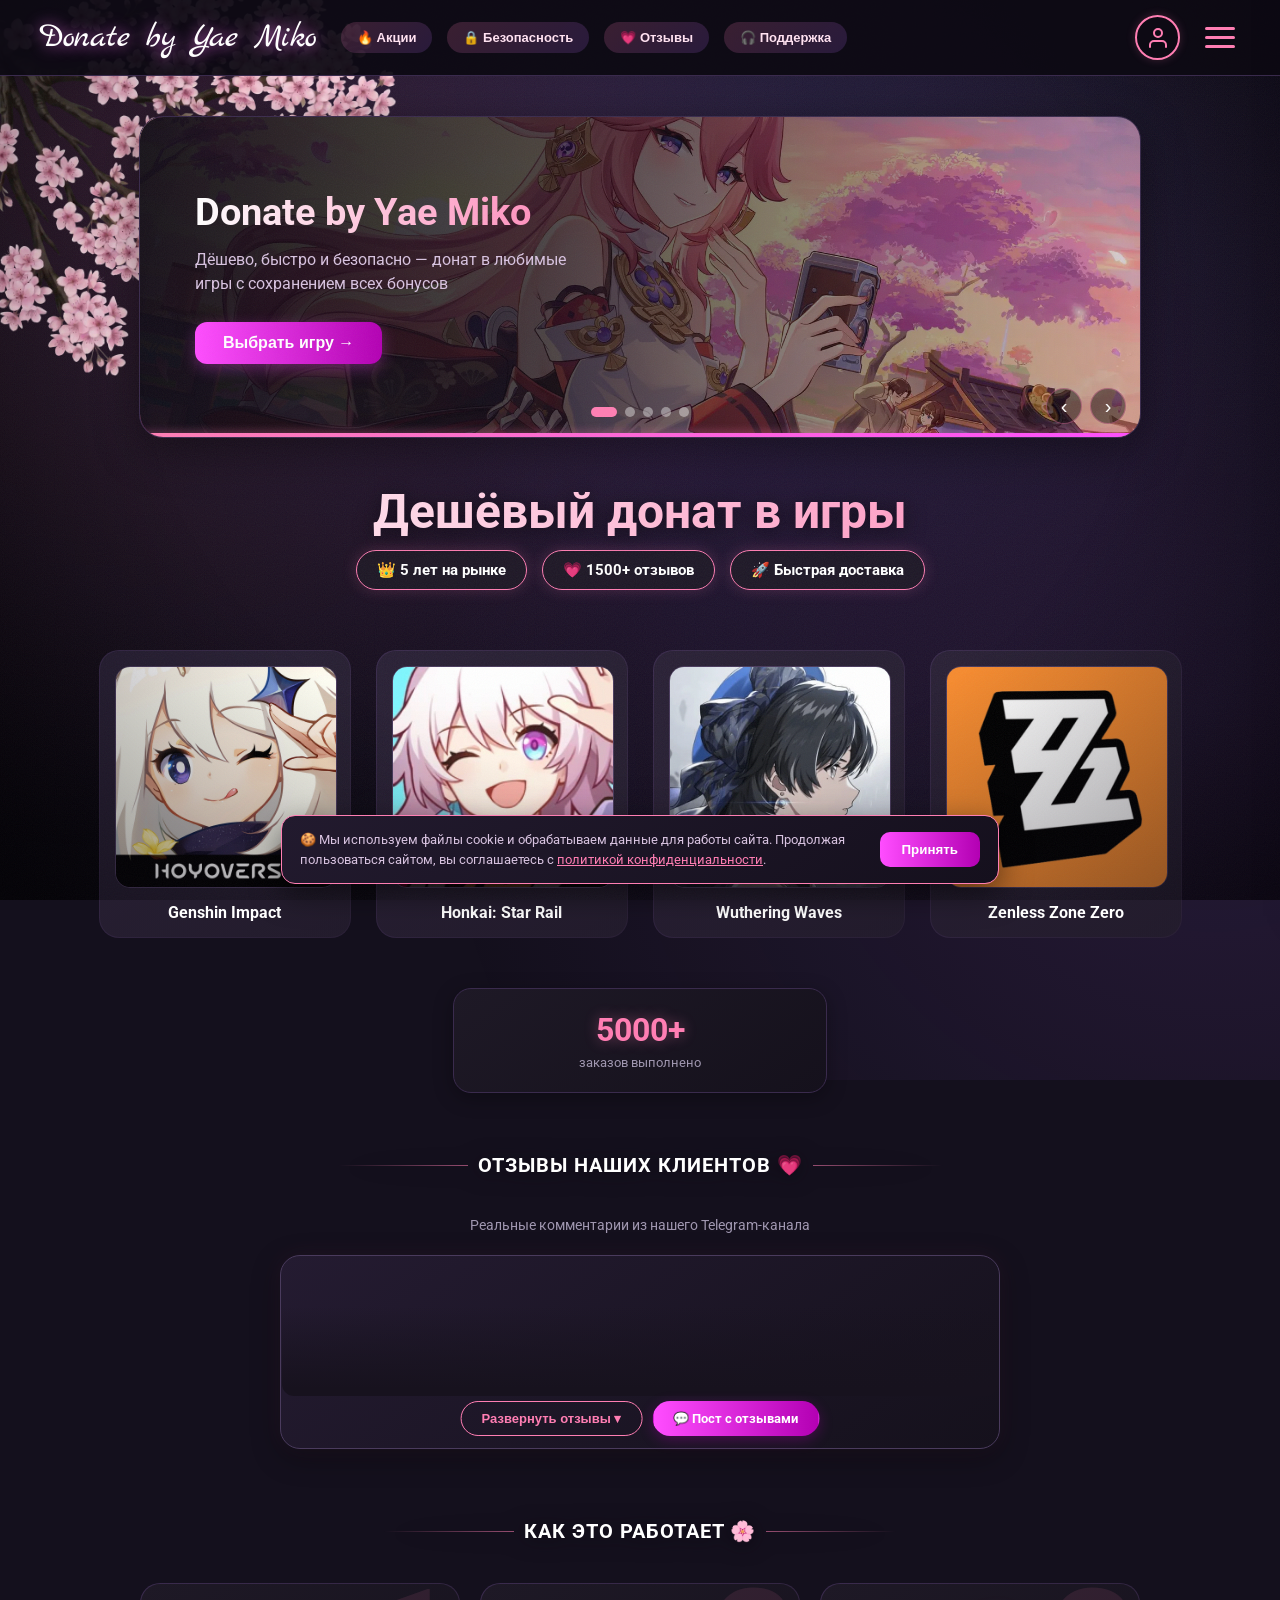
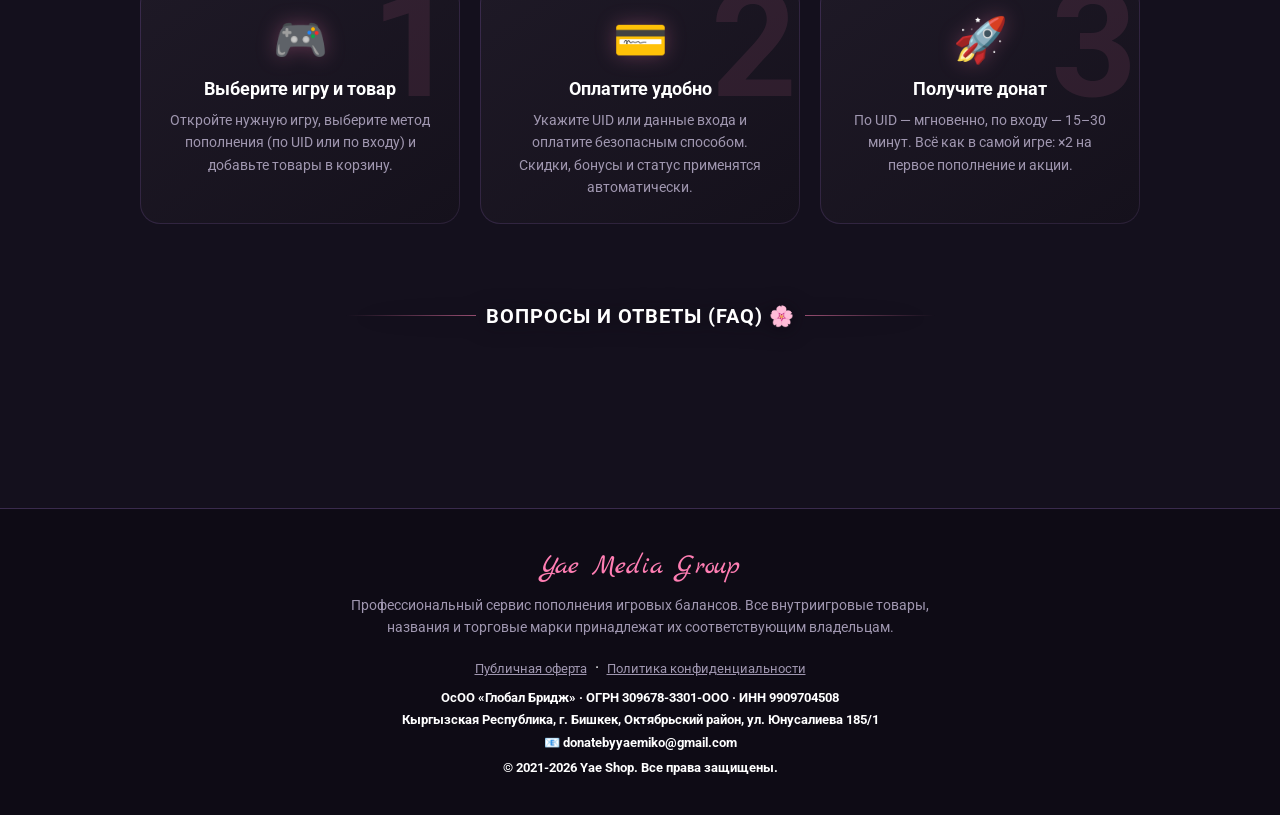
==== commit 98bb307b: "Кнопки шапки без обводки + фикс моргания экрана на FAQ (max-height) Co-Authored-By: Claude Opus 4.8 " ====
--- a/index.html
+++ b/index.html
@@ -61,8 +61,10 @@
         .faq-icon { transition: transform 0.4s ease; color: #ff7eb3; }
         .faq-item.active .faq-icon { transform: rotate(180deg); }
 
-        .faq-answer-wrapper { display: grid; grid-template-rows: 0fr; transition: grid-template-rows 0.4s ease-out; }
-        .faq-item.active .faq-answer-wrapper { grid-template-rows: 1fr; }
+        /* Раскрытие через max-height: grid-template-rows 0fr→1fr мигал экраном на
+           части ноутбучных GPU/браузеров (известный баг перерисовки Chromium) */
+        .faq-answer-wrapper { max-height: 0; overflow: hidden; transition: max-height 0.4s ease-out; }
+        .faq-item.active .faq-answer-wrapper { max-height: 600px; }
         .faq-answer { overflow: hidden; }
         .faq-answer-inner { padding: 0 20px 20px; color: #a097b0; line-height: 1.6; font-size: 15px; }
 
--- a/styles.css
+++ b/styles.css
@@ -450,15 +450,16 @@
     transition: 0.3s; z-index: 25; margin-right: 10px;
 }
 .header-btn {
-    background: transparent; border: 1px solid #ff7eb3; color: #ff7eb3;
-    padding: 6px 14px; border-radius: 20px;
+    background: linear-gradient(135deg, rgba(255,126,179,0.18), rgba(179,110,255,0.16));
+    border: none; color: #ffe1f0;
+    padding: 8px 16px; border-radius: 20px;
     font-weight: bold; font-size: 13px; cursor: pointer;
-    transition: 0.3s; display: flex; align-items: center; gap: 6px; white-space: nowrap;
+    transition: 0.25s; display: flex; align-items: center; gap: 6px; white-space: nowrap;
 }
 .header-btn:hover {
-    background: rgba(255, 126, 179, 0.2);
-    box-shadow: 0 0 15px rgba(255, 126, 179, 0.4);
-    transform: translateY(-2px); color: #fff; border-color: #fff;
+    background: linear-gradient(135deg, #ff7eb3, #b36eff);
+    box-shadow: 0 6px 18px rgba(255, 126, 179, 0.4);
+    transform: translateY(-2px); color: #fff;
 }
 .header-right { display: flex; align-items: center; gap: 20px; }
 
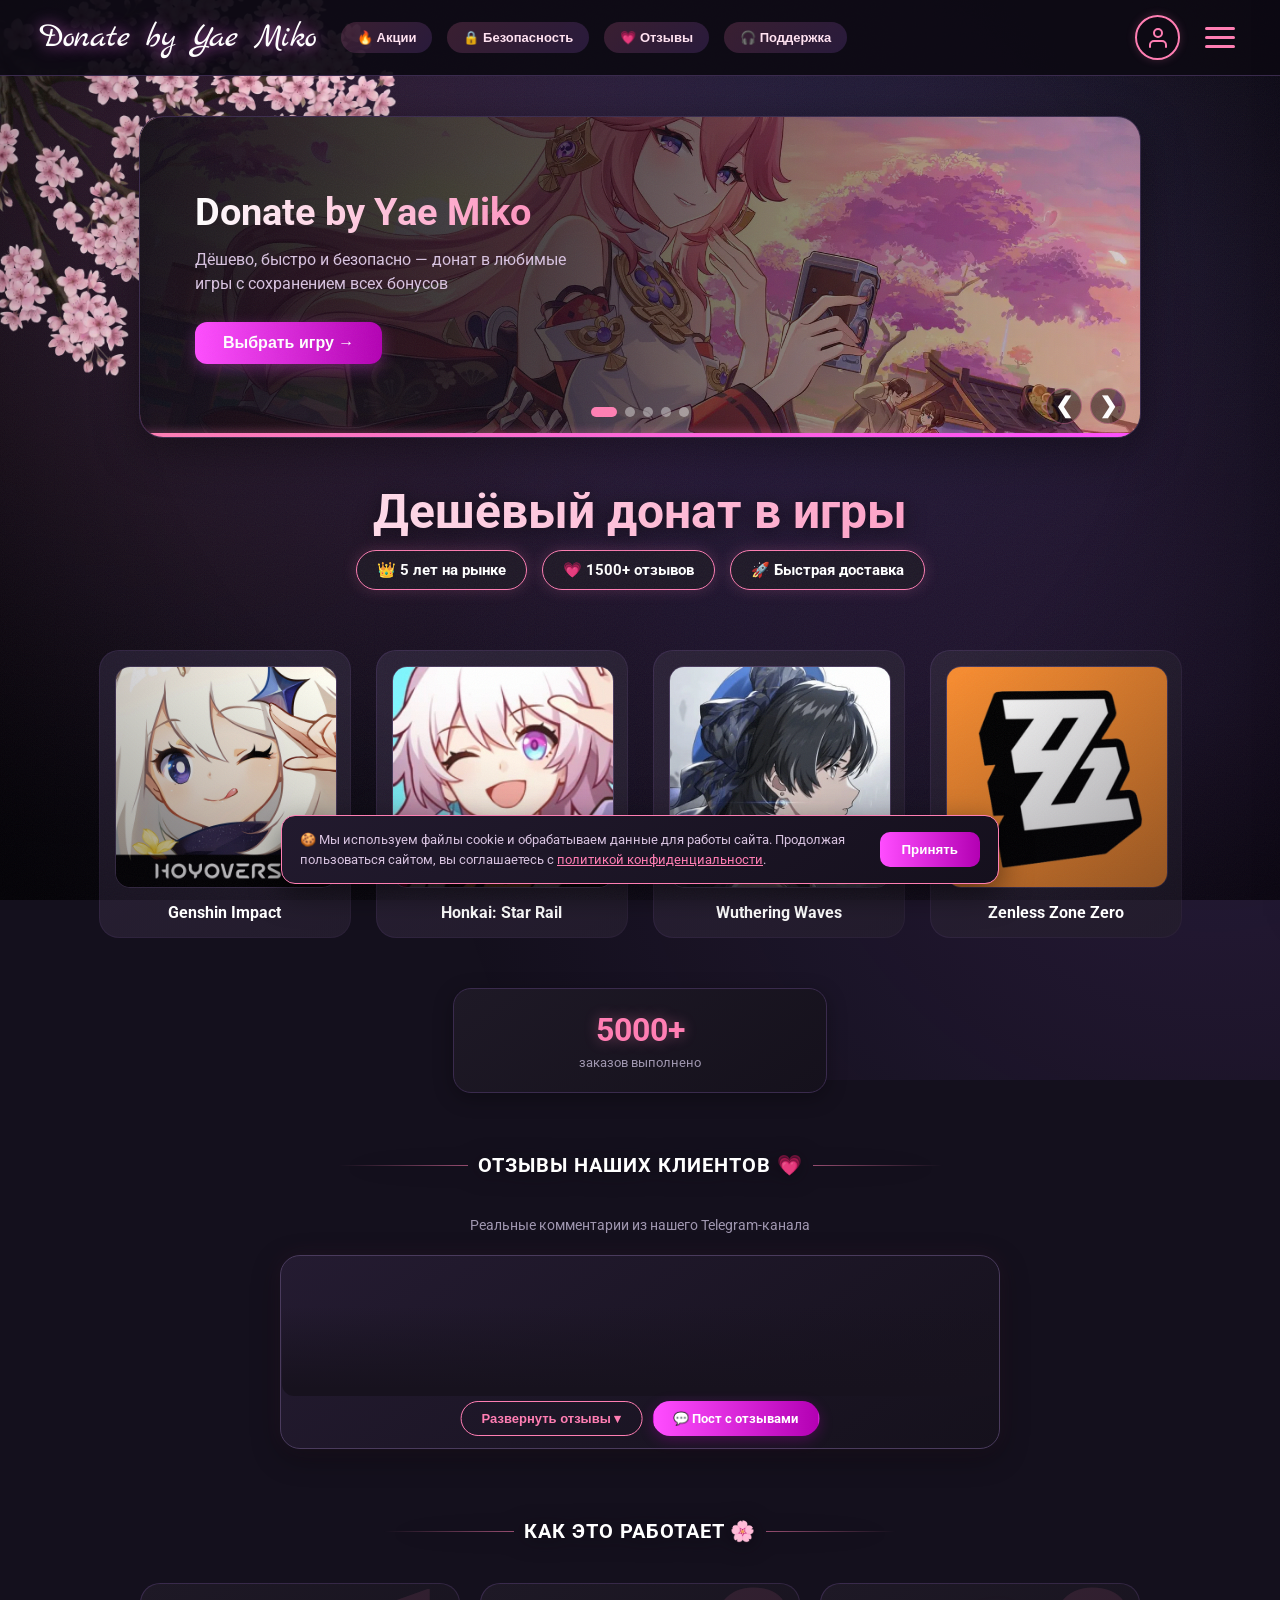
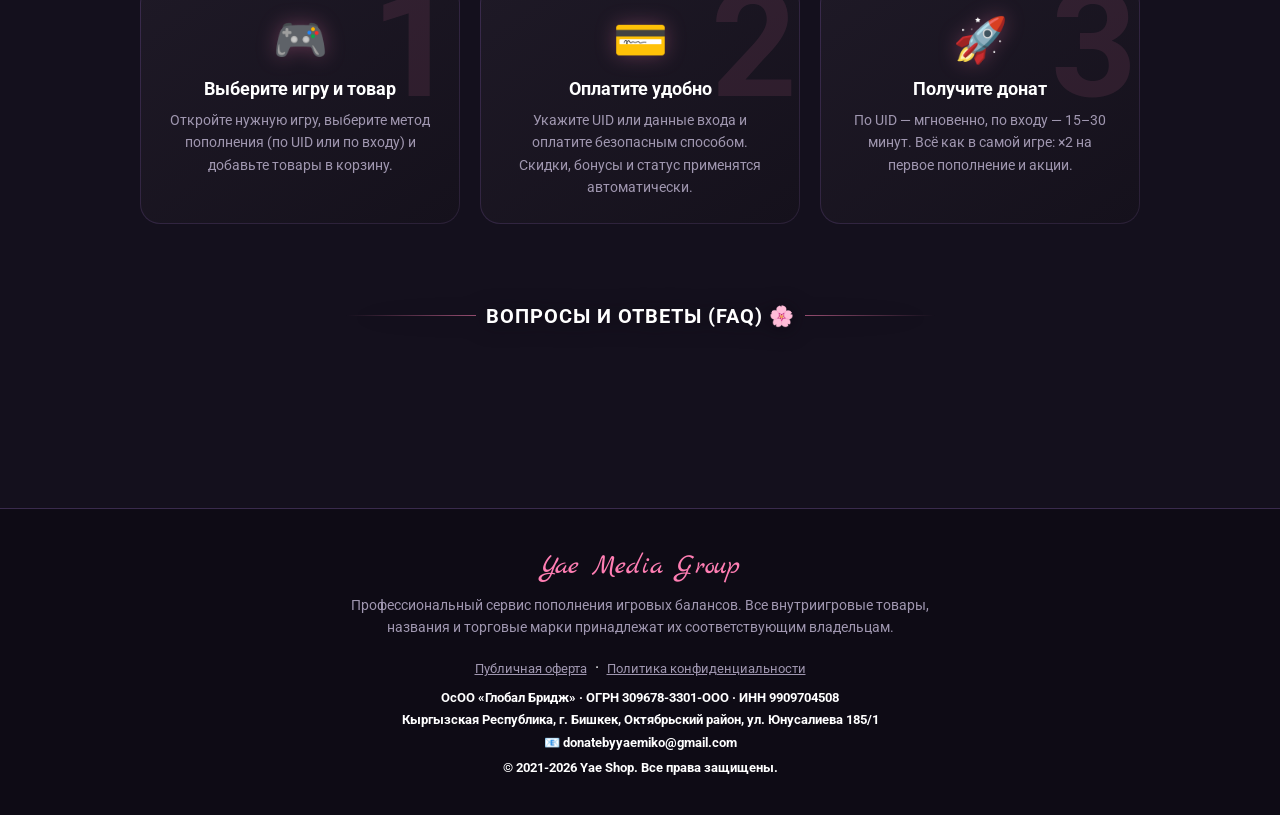
==== commit 084ec574: "Стрелки слайдера ровно по центру кружков (❮/❯) Co-Authored-By: Claude Opus 4.8 <noreply@anthropic.co" ====
--- a/index.html
+++ b/index.html
@@ -83,7 +83,7 @@
         .hero-content p { color: #d8c3e0; font-size: 16px; margin: 0 0 26px; line-height: 1.5; max-width: 400px; }
         .hero-btn { background: linear-gradient(90deg, #ff4dff, #b300b3); color: #fff; border: none; padding: 12px 28px; border-radius: 12px; font-size: 16px; font-weight: bold; cursor: pointer; transition: 0.3s; box-shadow: 0 5px 15px rgba(255,77,255,0.3); }
         .hero-btn:hover { transform: translateY(-2px); box-shadow: 0 8px 22px rgba(255,77,255,0.5); }
-        .hero-arrow { position: absolute; bottom: 13px; z-index: 4; background: rgba(0,0,0,0.45); border: 1px solid rgba(255,126,179,0.4); color: #fff; width: 36px; height: 36px; border-radius: 50%; font-size: 20px; cursor: pointer; transition: 0.3s; display: flex; align-items: center; justify-content: center; }
+        .hero-arrow { position: absolute; bottom: 13px; z-index: 4; background: rgba(0,0,0,0.45); border: 1px solid rgba(255,126,179,0.4); color: #fff; width: 36px; height: 36px; border-radius: 50%; font-size: 22px; line-height: 1; font-weight: bold; cursor: pointer; transition: 0.3s; display: flex; align-items: center; justify-content: center; }
         .hero-arrow:hover { background: #ff7eb3; box-shadow: 0 0 15px rgba(255,126,179,0.5); }
         .hero-arrow.left { right: 58px; }
         .hero-arrow.right { right: 14px; }
@@ -150,8 +150,8 @@
                     </div>
                 </div>
             </div>
-            <button class="hero-arrow left" onclick="heroMove(-1)">‹</button>
-            <button class="hero-arrow right" onclick="heroMove(1)">›</button>
+            <button class="hero-arrow left" onclick="heroMove(-1)">❮</button>
+            <button class="hero-arrow right" onclick="heroMove(1)">❯</button>
             <div class="hero-dots" id="heroDots"></div>
             <div class="hero-progress"><div class="hero-progress-bar" id="heroProgress"></div></div>
         </div>
--- a/styles.css
+++ b/styles.css
@@ -131,7 +131,10 @@
 .rv-item {
     display: flex; gap: 12px; padding: 13px 14px; text-align: left;
     border-bottom: 1px solid rgba(74, 59, 93, 0.45);
-}
+    text-decoration: none; color: inherit; cursor: pointer;
+    border-radius: 8px; transition: background 0.2s;
+}
+.rv-item:hover { background: rgba(255, 126, 179, 0.08); }
 .rv-item:last-child { border-bottom: none; }
 .rv-ava {
     width: 40px; height: 40px; flex-shrink: 0; border-radius: 50%;
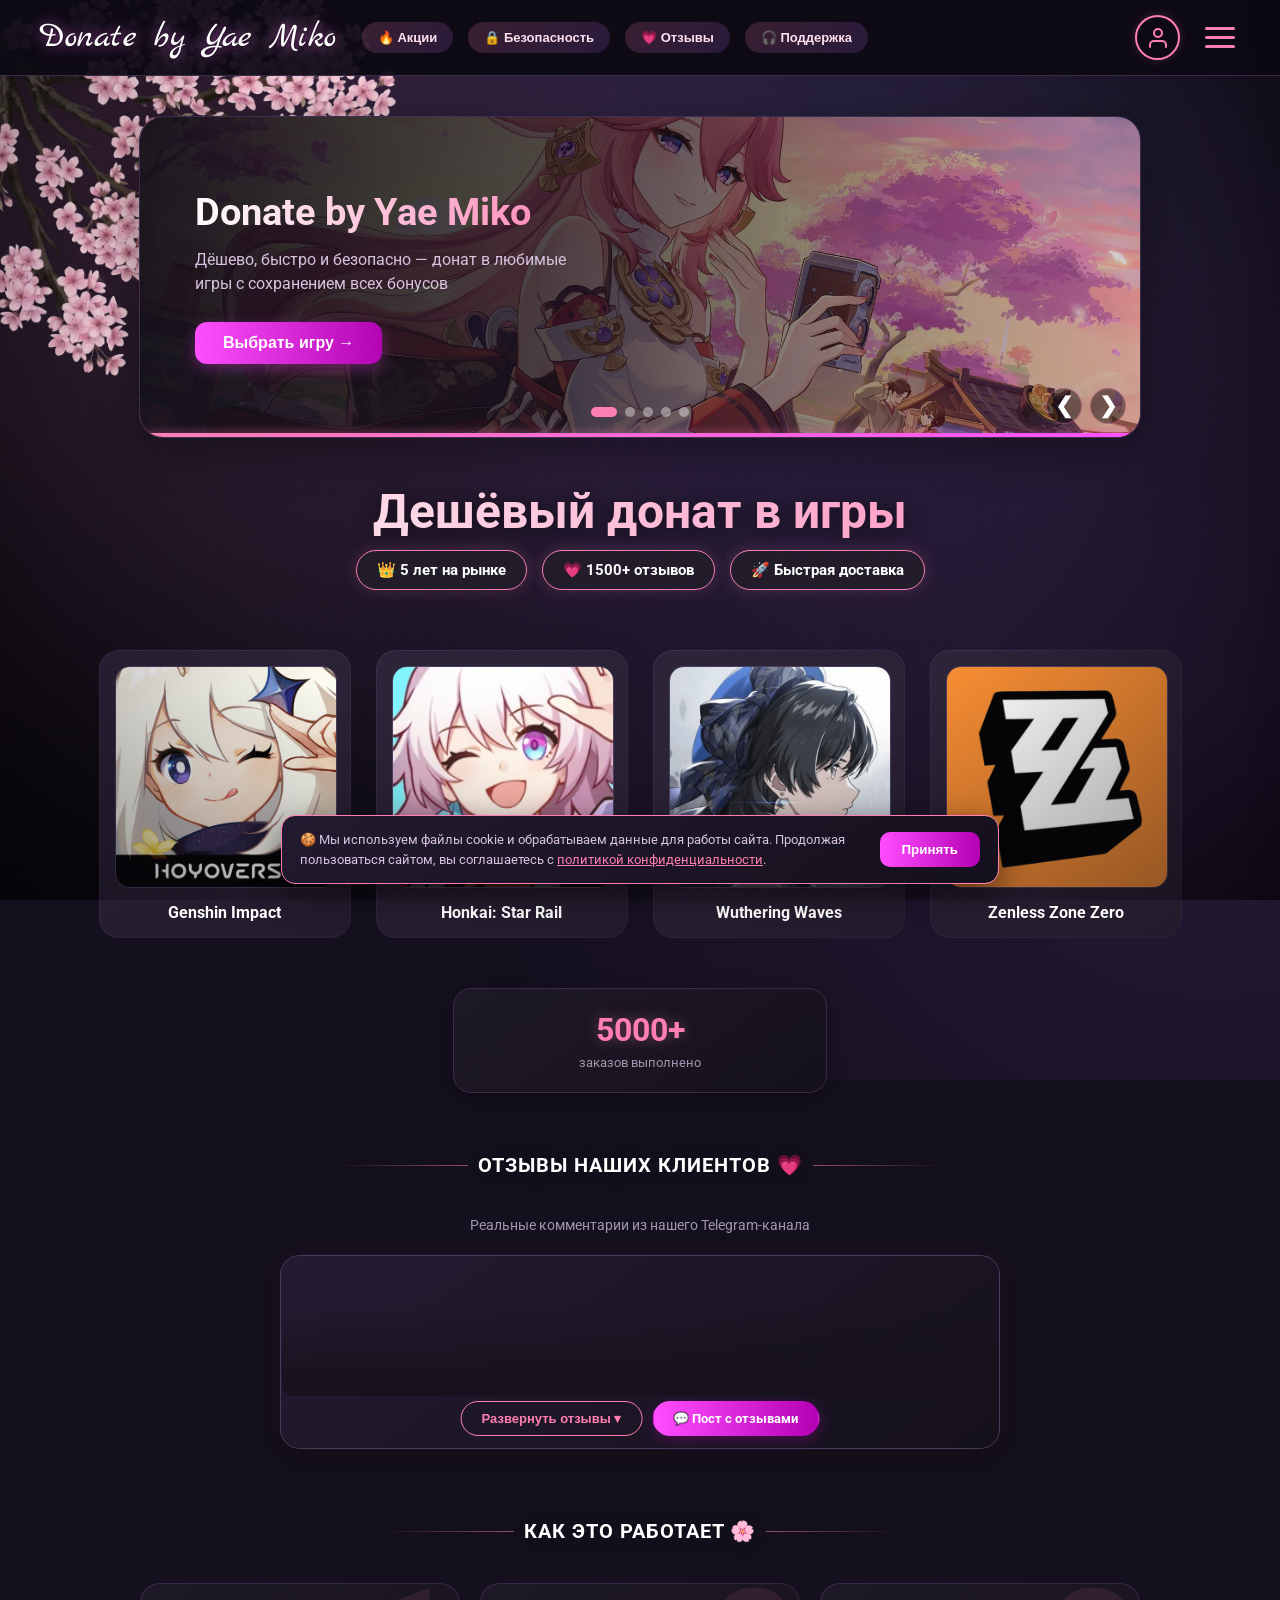
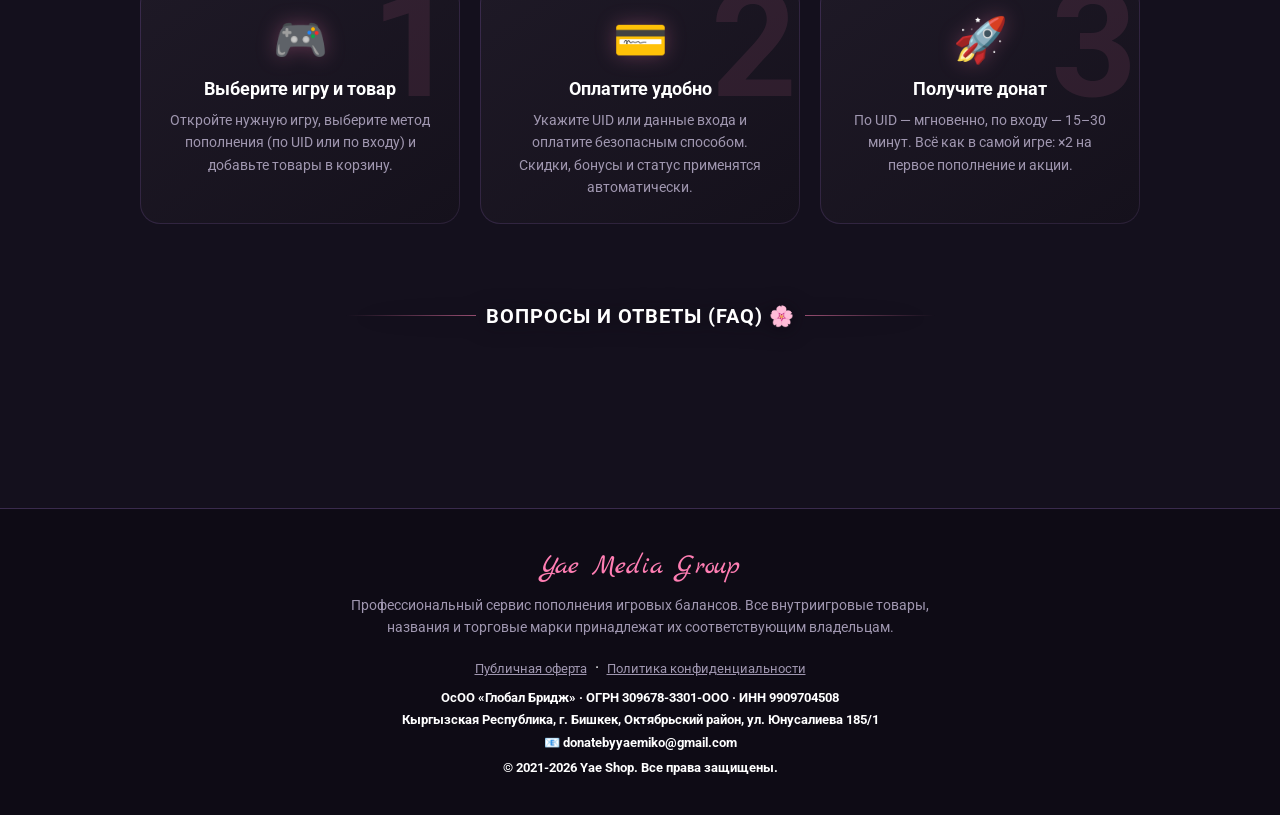
==== commit d85a0306: "Дизайн: логотип читаемее + «живые» плашки-статы (покачивание) Co-Authored-By: Claude Opus 4.8 <norep" ====
--- a/index.html
+++ b/index.html
@@ -40,6 +40,12 @@
         
         .trust-badges { display: flex; justify-content: center; gap: 15px; margin-bottom: 60px; flex-wrap: wrap; }
         .badge { background: rgba(30, 25, 38, 0.8); border: 1px solid #ff7eb3; padding: 10px 20px; border-radius: 25px; font-size: 15px; color: #fff; font-weight: bold; display: flex; align-items: center; gap: 8px; box-shadow: 0 0 15px rgba(255, 126, 179, 0.2); }
+        /* «Живые» плашки — мягкое покачивание волной (эмодзи оживают); транформа дешёвая для GPU */
+        .trust-badges .badge { animation: badgeFloat 3.2s ease-in-out infinite; will-change: transform; }
+        .trust-badges .badge:nth-child(2) { animation-delay: 1.05s; }
+        .trust-badges .badge:nth-child(3) { animation-delay: 2.1s; }
+        @keyframes badgeFloat { 0%, 100% { transform: translateY(0); } 50% { transform: translateY(-4px); } }
+        @media (prefers-reduced-motion: reduce) { .trust-badges .badge { animation: none; } }
 
         /* ИДЕАЛЬНОЕ ЦЕНТРИРОВАНИЕ КАРТОЧЕК ИГР */
         .game-grid { display: flex; flex-wrap: wrap; justify-content: center; gap: 25px; }
--- a/styles.css
+++ b/styles.css
@@ -447,9 +447,10 @@
 }
 .logo-container { display: flex; align-items: center; gap: 15px; }
 .logo-link {
-    font-family: 'Marck Script', cursive; font-size: 34px;
-    color: #ffffff; text-decoration: none;
-    text-shadow: 0 0 15px rgba(255, 119, 255, 0.8);
+    font-family: 'Marck Script', cursive; font-size: 35px;
+    color: #ffffff; text-decoration: none; letter-spacing: 0.6px;
+    /* Чёткая тёмная тень даёт контур буквам (тонкий курсив читается лучше) + мягкое свечение */
+    text-shadow: 0 1px 3px rgba(0,0,0,0.6), 0 0 14px rgba(255, 119, 255, 0.75);
     transition: 0.3s; z-index: 25; margin-right: 10px;
 }
 .header-btn {
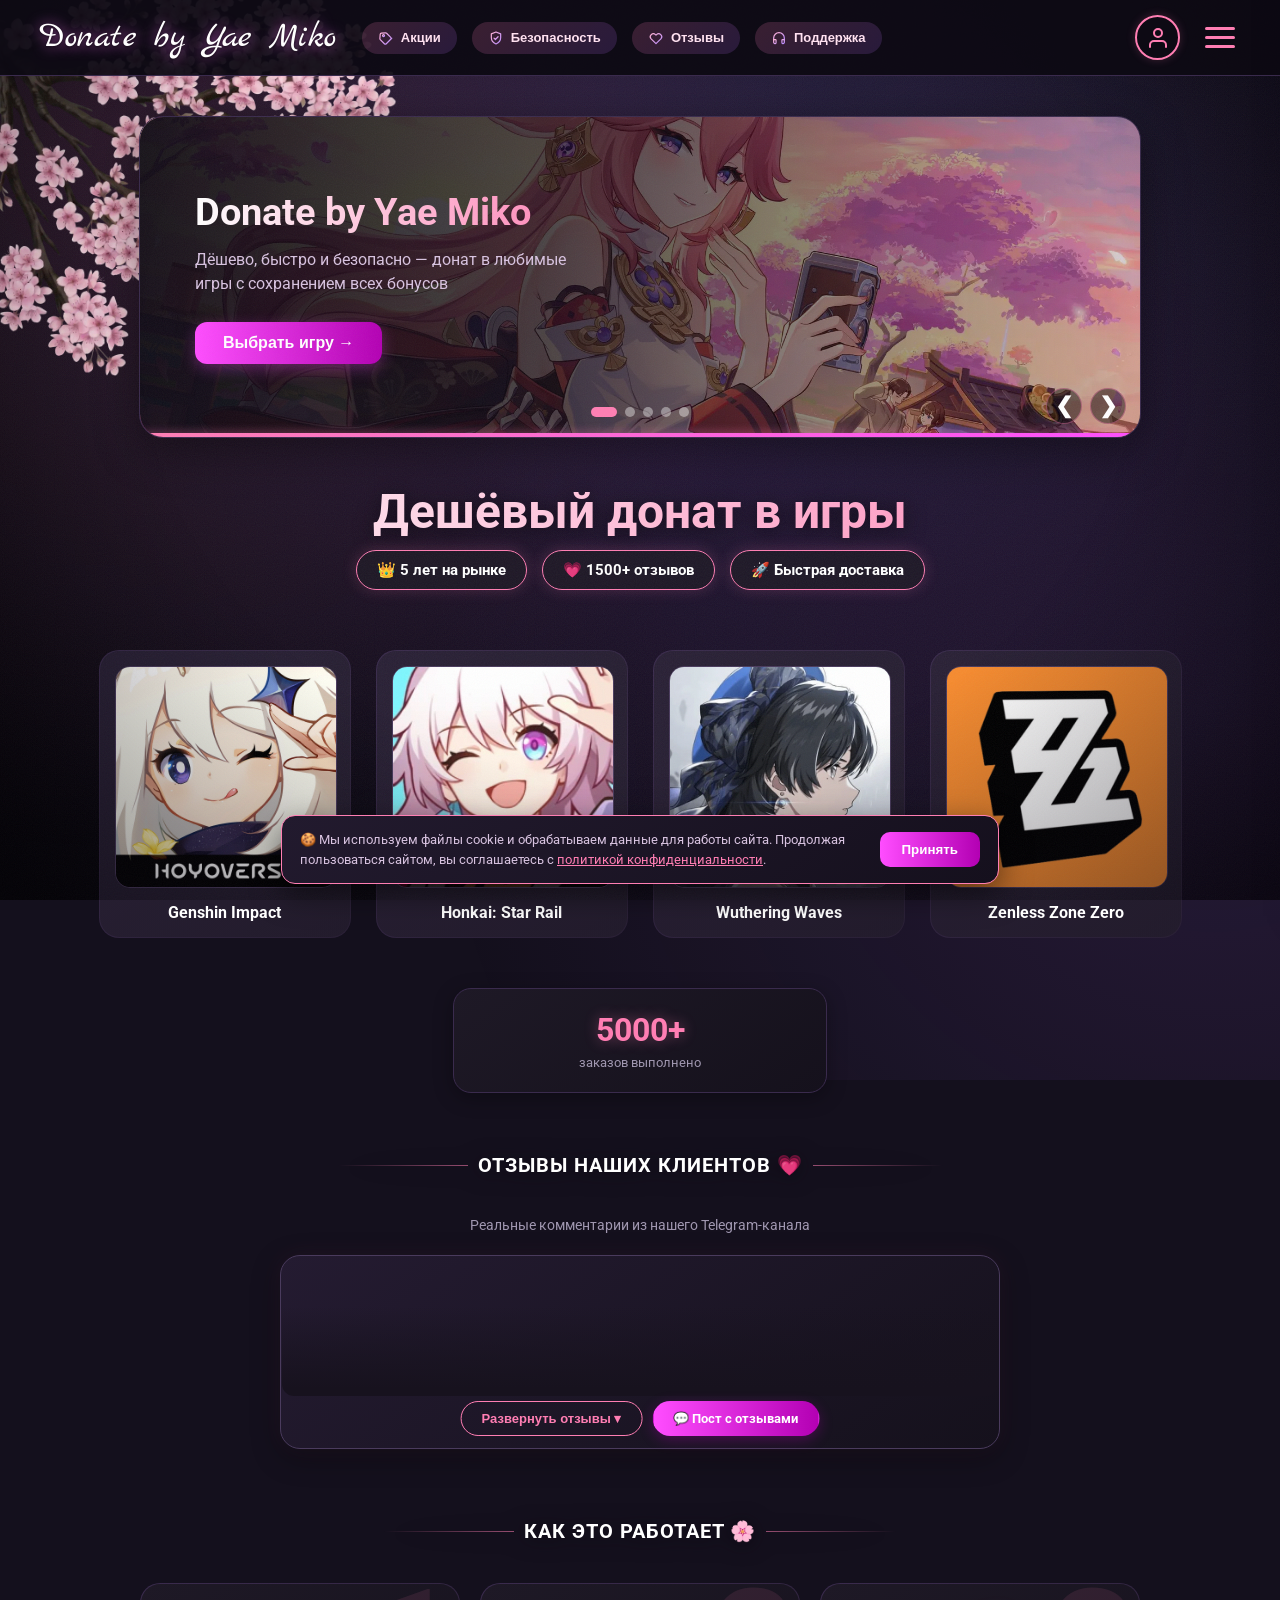
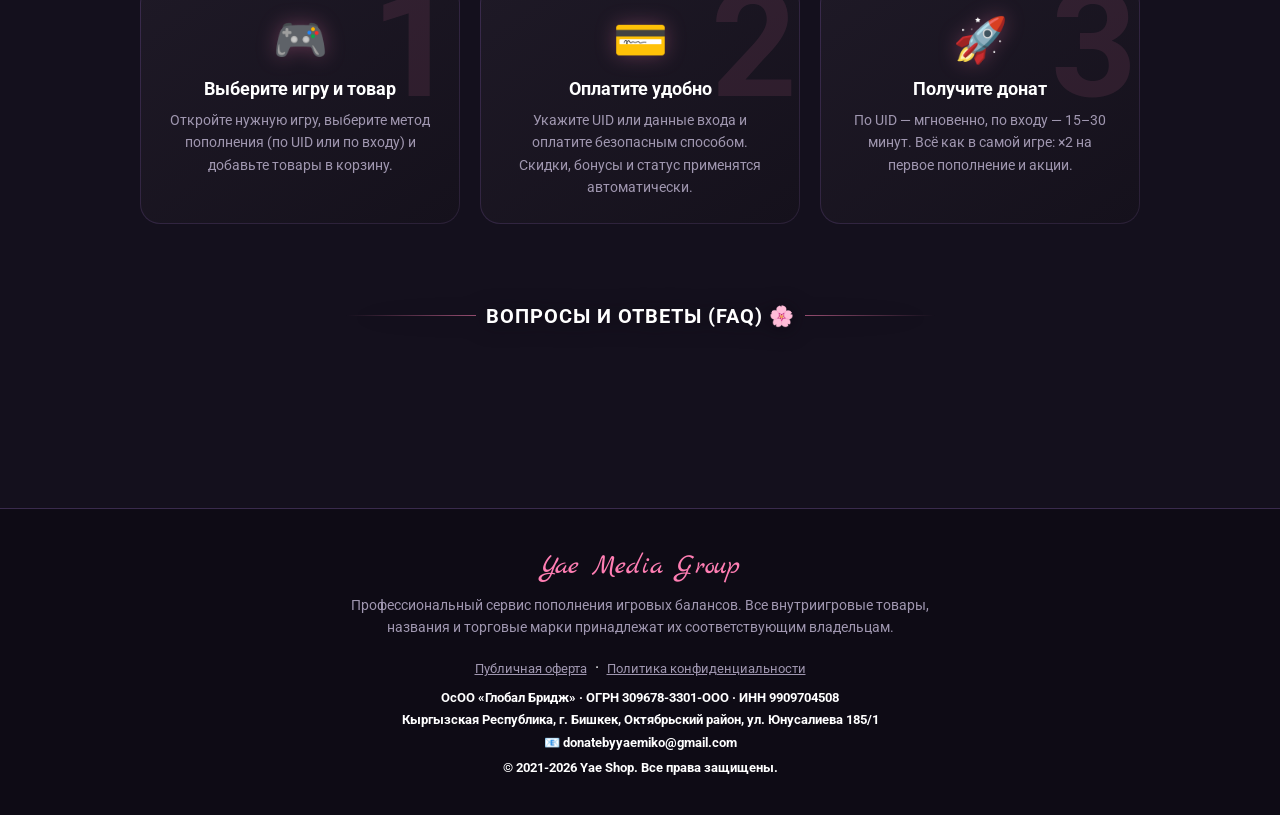
==== commit dc064d4e: "Фиксированная шапка, SVG-иконки, лисичка-маскот, персиковый кабинет - Анти-мигание меню/модалок при " ====
--- a/index.html
+++ b/index.html
@@ -31,7 +31,19 @@
     }
     </script>
     <title>Yae Shop — Донат от Яэ Мико</title>
-    <link href="https://fonts.googleapis.com/css2?family=Marck+Script&family=Roboto:wght@400;700&display=swap" rel="stylesheet">
+    <!-- Анти-мигание: пока styles.css не применился, служебные слои скрыты.
+         Без этого боковое меню и модалки на секунду видны «голым» списком. -->
+    <style>
+        html, body { background: #14101d; margin: 0; }
+        .side-menu { position: fixed; top: 0; right: -380px; }
+        .modal-overlay, .menu-overlay, .profile-dropdown { opacity: 0; visibility: hidden; }
+        #preloader { position: fixed; inset: 0; z-index: 100000; background: #0f0c14; }
+    </style>
+    <link rel="preconnect" href="https://fonts.googleapis.com">
+    <link rel="preconnect" href="https://fonts.gstatic.com" crossorigin>
+    <!-- Шрифты не блокируют отрисовку: media="print" → onload переключает на all -->
+    <link rel="stylesheet" href="https://fonts.googleapis.com/css2?family=Marck+Script&family=Roboto:wght@400;700&display=swap" media="print" onload="this.media='all'">
+    <noscript><link rel="stylesheet" href="https://fonts.googleapis.com/css2?family=Marck+Script&family=Roboto:wght@400;700&display=swap"></noscript>
     <link rel="stylesheet" href="styles.css">
     <style>
         /* --- ГЛАВНАЯ СТРАНИЦА --- */
--- a/styles.css
+++ b/styles.css
@@ -368,8 +368,8 @@
     animation: fadeIn 0.15s ease-out;
     margin: 0; padding: 0;
     width: 100%; height: 100%;
-    /* clip вместо hidden: hidden на body ломает sticky-шапку в iOS Safari
-       (шапка «уезжает» при скролле). clip режет так же, но не создаёт скролл-контейнер. */
+    /* clip вместо hidden: режет горизонтальный вылет так же, но не создаёт
+       лишний скролл-контейнер (с ним в iOS Safari ломались sticky-элементы). */
     overflow-x: hidden;
     overflow-x: clip;
     font-family: 'Roboto', sans-serif;
@@ -377,6 +377,10 @@
     background-attachment: fixed;
     color: #ffffff;
 }
+/* Шапка вынута из потока (position: fixed) — освобождаем ей место сверху.
+   Класс ставит renderHeader(): страницам без шапки (оферта, 404) отступ не нужен.
+   Точную высоту уточняет JS — логотип Marck Script грузится позже и меняет её. */
+body.has-header { padding-top: var(--header-h, 72px); }
 @keyframes fadeIn { from { opacity: 0; } to { opacity: 1; } }
 .fade-out { opacity: 0 !important; transition: opacity 0.15s ease-in-out; }
 
@@ -436,8 +440,12 @@
 }
 
 /* --- Шапка --- */
+/* position: fixed, а не sticky: sticky ломался там, где у body появлялся
+   свой скролл-контейнер (шапка «уезжала» вверх при прокрутке). Fixed ведёт
+   себя одинаково во всех браузерах. Высоту шапки кладём в --header-h
+   (считает JS в components.js) и на неё же отступаем сверху у body. */
 header {
-    position: sticky; top: 0; z-index: 100;
+    position: fixed; top: 0; left: 0; right: 0; z-index: 100;
     display: flex; justify-content: space-between; align-items: center;
     padding: 15px 40px;
     /* Без backdrop-filter: блюр на sticky-шапке пересчитывается каждый кадр скролла
@@ -703,10 +711,17 @@
 .reviews-container::-webkit-scrollbar { width: 4px; }
 .reviews-container::-webkit-scrollbar-thumb { background: #ff7eb3; border-radius: 4px; }
 
-@media (max-width: 900px) { .logo-container .header-btn { display: none; } }
+/* Кнопки в шапке прячем чуть раньше: с иконками они шире, и логотип начинал
+   переноситься на две строки (всё то же есть в боковом меню) */
+@media (max-width: 1180px) { .logo-container .header-btn { display: none; } }
+.logo-link { white-space: nowrap; }
 
 /* Safari (iOS) красит зону над адресной строкой фоном <html> — без этого она белая */
-html { background: #14101d; }
+html {
+    background: #14101d;
+    /* Якоря (#id) не должны прятаться под фиксированной шапкой */
+    scroll-padding-top: calc(var(--header-h, 72px) + 14px);
+}
 
 /* --- Трекер статуса заказа (Оплата → Выполняется → Готово) --- */
 .order-tracker { display: flex; align-items: center; margin-top: 12px; padding: 0 4px; }
@@ -732,6 +747,8 @@
 
     /* Шапка тоньше и компактнее */
     header { padding: 7px 14px; }
+    /* Запасное значение до того, как JS измерит шапку (на телефоне она ниже) */
+    body.has-header { padding-top: var(--header-h, 54px); }
     .logo-link { font-size: 22px; margin-right: 4px; }
     .profile-btn { width: 37px; height: 37px; border-width: 1.5px; }
     .profile-btn svg { width: 19px; height: 19px; }
@@ -816,3 +833,143 @@
 @media (hover: hover) {
     .how-card:hover::after { transition: transform 0.75s ease; transform: translateX(280%) skewX(-14deg); }
 }
+
+/* ---------- Подарочные карты ---------- */
+.gift-amounts { display: grid; grid-template-columns: repeat(4, 1fr); gap: 8px; margin-bottom: 12px; }
+.gift-amt {
+    padding: 11px 4px; border-radius: 12px; cursor: pointer; font-weight: bold; font-size: 14px;
+    background: rgba(255,126,179,0.10); border: 1px solid rgba(255,126,179,0.28); color: #ffe1f0;
+    transition: 0.2s;
+}
+.gift-amt:hover { background: rgba(255,126,179,0.22); }
+.gift-amt.active { background: linear-gradient(135deg, #ff7eb3, #b36eff); color: #fff; border-color: transparent; box-shadow: 0 4px 14px rgba(255,126,179,0.4); }
+@media (max-width: 460px) { .gift-amounts { grid-template-columns: repeat(2, 1fr); } }
+
+.gift-card {
+    position: relative; border-radius: 22px; overflow: hidden; margin-top: 4px;
+    background: linear-gradient(150deg, #efe7fb 0%, #f7e6f0 55%, #fbe8ef 100%);
+    box-shadow: 0 18px 46px rgba(150,110,180,0.4); padding: 22px 24px 20px; color: #4a2b53; text-align: left;
+}
+.gc-sakura { position: absolute; font-size: 50px; opacity: 0.9; filter: drop-shadow(0 4px 8px rgba(180,120,160,0.3)); }
+.gc-sakura.tr { top: -8px; right: -6px; transform: rotate(15deg); }
+.gc-sakura.bl { bottom: -14px; left: -10px; font-size: 40px; opacity: 0.5; transform: rotate(-10deg); }
+.gc-top { display: flex; align-items: center; justify-content: space-between; position: relative; z-index: 2; }
+.gc-brand { font-size: 15px; font-weight: 800; color: #c54f95; }
+.gc-label { font-size: 12px; color: #9385ad; font-weight: 600; }
+.gc-amount { font-size: 42px; font-weight: 800; color: #a23c86; margin: 12px 0 2px; position: relative; z-index: 2; text-shadow: 0 2px 6px rgba(200,110,170,0.25); }
+.gc-amount small { font-size: 22px; font-weight: 700; }
+.gc-sub { font-size: 13px; color: #8a6f9e; margin-bottom: 14px; position: relative; z-index: 2; }
+.gc-msg { font-size: 13px; color: #7a5f8e; font-style: italic; margin-bottom: 14px; position: relative; z-index: 2; }
+.gc-code-label { font-size: 11px; color: #9385ad; font-weight: 700; text-transform: uppercase; letter-spacing: 1px; position: relative; z-index: 2; }
+.gc-code { margin-top: 6px; background: #fbf8ff; border: 2px dashed #e3b8d8; border-radius: 12px; padding: 12px; text-align: center; font-family: 'Consolas', monospace; font-size: 21px; font-weight: 800; letter-spacing: 3px; color: #7a2f6b; position: relative; z-index: 2; }
+.gc-foot { display: flex; align-items: center; justify-content: space-between; margin-top: 14px; position: relative; z-index: 2; }
+.gc-from { font-size: 13px; color: #6d5a7d; }
+.gc-from b { color: #a23c86; }
+.gc-fox { font-size: 28px; }
+
+/* ---------- Иконки сайта (SVG-спрайт из components.js) ---------- */
+.ic {
+    width: 18px; height: 18px; flex: 0 0 auto; display: inline-block; vertical-align: -3px;
+    fill: none; stroke: url(#ic-grad); stroke-width: 1.8; stroke-linecap: round; stroke-linejoin: round;
+}
+.ic.ic-white { stroke: #fff; }
+.header-btn { display: inline-flex; align-items: center; gap: 7px; }
+.header-btn .ic { width: 16px; height: 16px; transition: transform 0.3s; }
+.header-btn:hover .ic { transform: translateY(-1px) scale(1.12); }
+.menu-item-ic .ic { width: 22px; height: 22px; transition: transform 0.35s cubic-bezier(0.3, 1.6, 0.5, 1); }
+.menu-item:hover .menu-item-ic .ic { transform: scale(1.15) rotate(-6deg); }
+.side-menu-tg .ic { width: 19px; height: 19px; }
+
+/* ---------- Бегающая лисичка (маскот) ---------- */
+/* Цикл 40 с: ~11 с бежит слева направо, остальное время ждёт за краем экрана.
+   Анимируется только transform — дёшево для видеокарты. */
+#yae-fox {
+    position: fixed; left: 0; bottom: 6px; z-index: 45; pointer-events: none; /* выше зерна/виньетки (40–41), ниже модалок */
+    width: 84px; height: 56px;
+    transform: translateX(-120px);
+    animation: foxRun 40s linear 6s infinite;
+    filter: drop-shadow(0 4px 8px rgba(255, 126, 179, 0.35));
+}
+#yae-fox svg { width: 100%; height: 100%; display: block; overflow: visible; }
+@keyframes foxRun {
+    0%   { transform: translateX(-120px); }
+    28%  { transform: translateX(calc(100vw + 40px)); }
+    100% { transform: translateX(calc(100vw + 40px)); }
+}
+.fox-bob { width: 100%; height: 100%; animation: foxBob 0.32s ease-in-out infinite alternate; }
+@keyframes foxBob { from { transform: translateY(0); } to { transform: translateY(-4px); } }
+.fox-leg { transform-box: fill-box; transform-origin: 50% 10%; animation: foxLeg 0.32s ease-in-out infinite alternate; }
+.leg-f1, .leg-b2 { animation-direction: alternate-reverse; }
+@keyframes foxLeg { from { transform: rotate(28deg); } to { transform: rotate(-28deg); } }
+.fox-tail { transform-box: fill-box; transform-origin: 95% 90%; animation: foxTail 0.64s ease-in-out infinite alternate; }
+@keyframes foxTail { from { transform: rotate(-7deg); } to { transform: rotate(9deg); } }
+.fox-head { transform-box: fill-box; transform-origin: 30% 80%; animation: foxHead 0.64s ease-in-out infinite alternate; }
+@keyframes foxHead { from { transform: rotate(-3deg); } to { transform: rotate(3deg); } }
+@media (max-width: 768px) { #yae-fox { width: 64px; height: 43px; bottom: 4px; } }
+/* Корзина-кнопка на телефоне внизу — лисичка пробегает под ней, не мешая кликам */
+body.low-end-mode #yae-fox { display: none; }
+@media (prefers-reduced-motion: reduce) { #yae-fox { display: none; } }
+
+/* ---------- Личный кабинет: мягкий персиковый акцент + плавные переходы ---------- */
+/* Яркий розовый #ff7eb3 здесь заменён на персиковый #ffb3b3 (он уже есть в палитре
+   каталога). Всё ограничено #auth-modal — остальной сайт не меняется. */
+#auth-modal { --peach: #ffb3b3; --peach-2: #ff9ec6; --peach-ink: #3a1f33; }
+#auth-modal .custom-modal {
+    border-color: rgba(255, 179, 179, 0.45);
+    box-shadow: 0 14px 44px rgba(0, 0, 0, 0.45), 0 0 30px rgba(255, 179, 179, 0.12);
+    transform: translateY(18px) scale(0.97); opacity: 0;
+    transition: transform 0.55s cubic-bezier(0.22, 1, 0.36, 1), opacity 0.4s ease;
+}
+#auth-modal.active .custom-modal { transform: none; opacity: 1; }
+#auth-modal .close-modal-btn { color: var(--peach); }
+
+#auth-modal .auth-avatar {
+    border-color: var(--peach); box-shadow: 0 0 20px rgba(255, 179, 179, 0.25);
+    animation: authAvatarIn 0.7s cubic-bezier(0.22, 1, 0.36, 1) both;
+}
+#auth-modal #auth-login-view .auth-avatar svg { stroke: var(--peach); }
+#auth-modal .auth-avatar-on { border-color: #4dff88; box-shadow: 0 0 20px rgba(77, 255, 136, 0.3); }
+@keyframes authAvatarIn { from { transform: scale(0.85); opacity: 0; } to { transform: none; opacity: 1; } }
+
+/* Вкладки: подсветка не «перещёлкивается», а плавно переезжает */
+#auth-modal .auth-tabs { position: relative; }
+#auth-modal .auth-tabs::before {
+    content: ''; position: absolute; top: 5px; bottom: 5px; left: 5px;
+    width: calc(50% - 8px); border-radius: 8px;
+    background: linear-gradient(90deg, var(--peach), var(--peach-2));
+    box-shadow: 0 4px 14px rgba(255, 179, 179, 0.28);
+    transition: transform 0.45s cubic-bezier(0.22, 1, 0.36, 1);
+}
+#auth-modal .auth-tabs.tg-active::before { transform: translateX(calc(100% + 6px)); }
+#auth-modal .auth-tab { position: relative; z-index: 1; transition: color 0.35s ease; }
+#auth-modal .auth-tab.active { background: transparent; box-shadow: none; color: var(--peach-ink); }
+
+/* Смена панели / вида — мягкое всплытие вместо резкого появления */
+#auth-modal .auth-pane,
+#auth-modal #auth-login-view,
+#auth-modal #auth-account-view { animation: authPaneIn 0.45s cubic-bezier(0.22, 1, 0.36, 1) both; }
+@keyframes authPaneIn { from { opacity: 0; transform: translateY(8px); } to { opacity: 1; transform: none; } }
+
+#auth-modal .auth-input:focus { border-color: var(--peach); box-shadow: 0 0 0 3px rgba(255, 179, 179, 0.16); }
+#auth-modal .auth-btn-primary,
+#auth-modal .ref-copy-btn {
+    background: linear-gradient(90deg, var(--peach), var(--peach-2)); color: var(--peach-ink);
+    box-shadow: 0 6px 18px rgba(255, 179, 179, 0.22);
+    transition: transform 0.3s ease, box-shadow 0.3s ease, filter 0.3s ease;
+}
+#auth-modal .auth-btn-primary:hover,
+#auth-modal .ref-copy-btn:hover { box-shadow: 0 8px 22px rgba(255, 179, 179, 0.34); filter: brightness(1.04); }
+#auth-modal #auth-account-name,
+#auth-modal .ref-stat b,
+#auth-modal .tier-next b { color: var(--peach); }
+#auth-modal .tier-progress-fill {
+    background: linear-gradient(90deg, var(--peach), var(--peach-2));
+    box-shadow: 0 0 10px rgba(255, 179, 179, 0.4);
+    transition: width 0.9s cubic-bezier(0.22, 1, 0.36, 1);
+}
+#auth-modal .ref-panel { background: rgba(255, 179, 179, 0.05); }
+@media (prefers-reduced-motion: reduce) {
+    #auth-modal .custom-modal, #auth-modal .auth-tabs::before { transition: none; }
+    #auth-modal .auth-pane, #auth-modal #auth-login-view, #auth-modal #auth-account-view, #auth-modal .auth-avatar { animation: none; }
+}
+body.low-end-mode #auth-modal .tier-progress-fill { transition: none; }
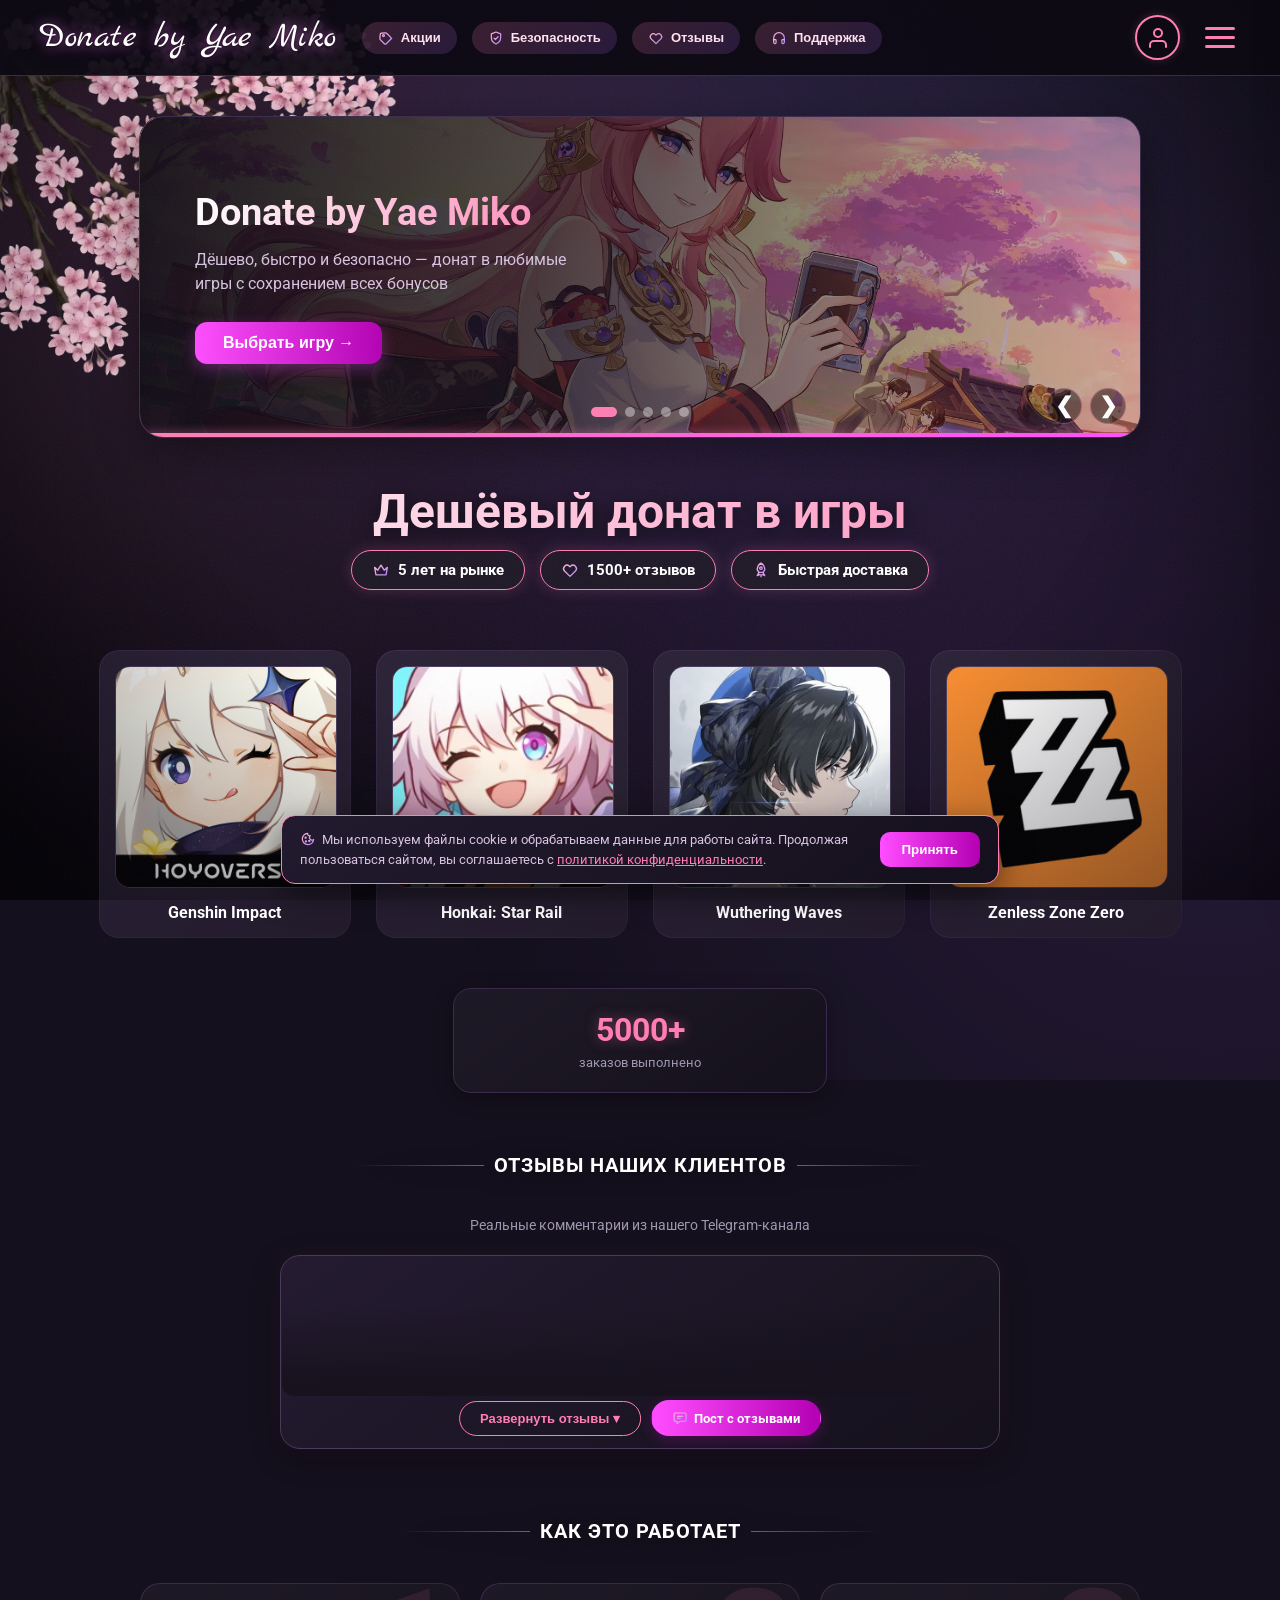
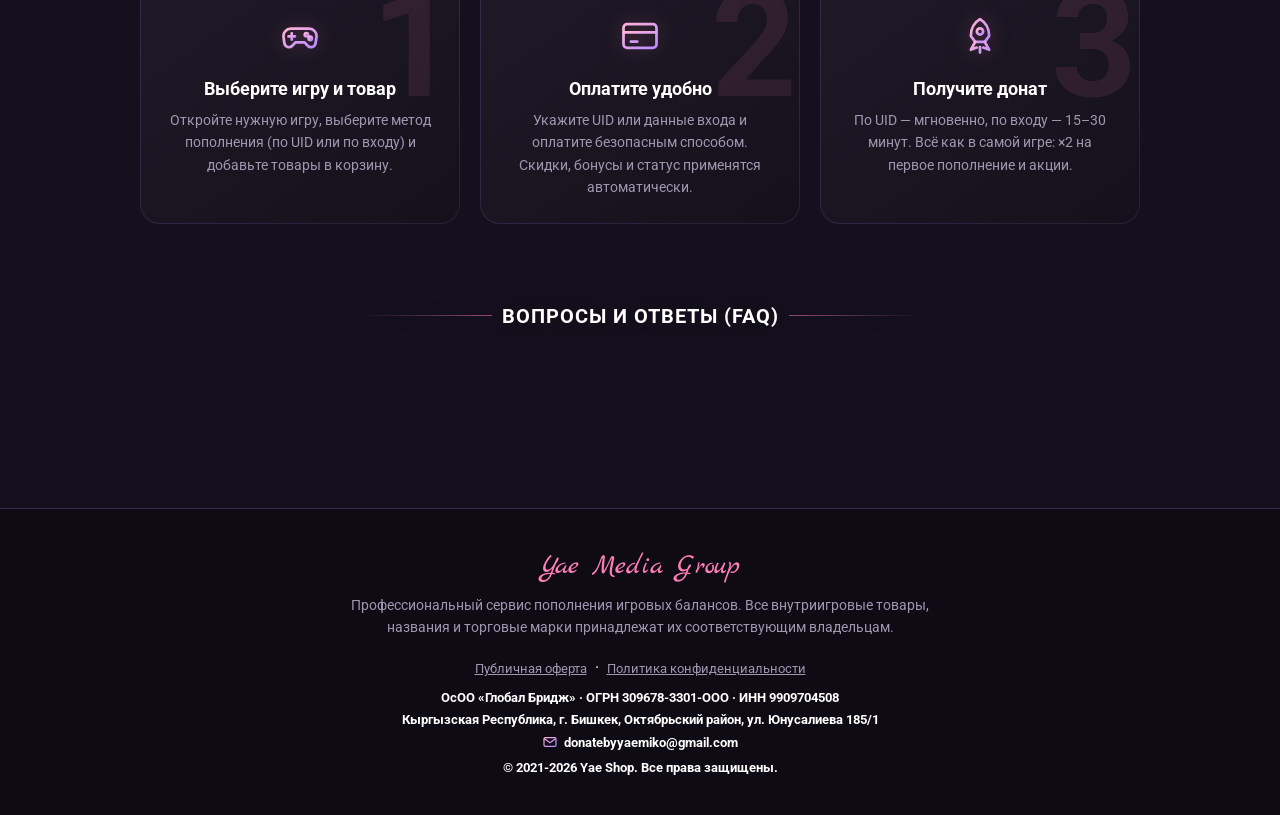
==== commit f21ca5ea: "Скорость и полировка: шрифты у себя, быстрая заставка, иконки, карточки, пасхалка - Заставка прячетс" ====
--- a/index.html
+++ b/index.html
@@ -39,11 +39,9 @@
         .modal-overlay, .menu-overlay, .profile-dropdown { opacity: 0; visibility: hidden; }
         #preloader { position: fixed; inset: 0; z-index: 100000; background: #0f0c14; }
     </style>
-    <link rel="preconnect" href="https://fonts.googleapis.com">
-    <link rel="preconnect" href="https://fonts.gstatic.com" crossorigin>
-    <!-- Шрифты не блокируют отрисовку: media="print" → onload переключает на all -->
-    <link rel="stylesheet" href="https://fonts.googleapis.com/css2?family=Marck+Script&family=Roboto:wght@400;700&display=swap" media="print" onload="this.media='all'">
-    <noscript><link rel="stylesheet" href="https://fonts.googleapis.com/css2?family=Marck+Script&family=Roboto:wght@400;700&display=swap"></noscript>
+    <!-- Шрифты с нашего сервера; предзагружаем то, что видно сразу: логотип и русский текст -->
+    <link rel="preload" href="/static/fonts/marckscript-latin.woff2" as="font" type="font/woff2" crossorigin>
+    <link rel="preload" href="/static/fonts/roboto-cyrillic.woff2" as="font" type="font/woff2" crossorigin>
     <link rel="stylesheet" href="styles.css">
     <style>
         /* --- ГЛАВНАЯ СТРАНИЦА --- */
@@ -65,7 +63,7 @@
         .game-card:hover { transform: translateY(-10px); background: linear-gradient(rgba(30,25,38,0.6), rgba(30,25,38,0.6)) padding-box, linear-gradient(145deg, #ff7eb3, #b300b3) border-box; box-shadow: 0 8px 26px rgba(255, 126, 179, 0.4); }
         .game-card::after { content: ''; position: absolute; top: 0; left: 0; width: 55%; height: 100%; background: linear-gradient(100deg, transparent, rgba(255,255,255,0.09), transparent); transform: translateX(-170%) skewX(-14deg); pointer-events: none; z-index: 2; }
         @media (hover: hover) { .game-card:hover::after { transition: transform 0.8s ease; transform: translateX(280%) skewX(-14deg); } }
-        .game-icon-container { width: 100%; aspect-ratio: 1 / 1; border-radius: 15px; overflow: hidden; margin-bottom: 15px; border: 1px solid #4a3b5d; }
+        .game-icon-container { width: 100%; aspect-ratio: 1 / 1; border-radius: 15px; overflow: hidden; margin-bottom: 15px; border: 1px solid #4a3b5d; background: linear-gradient(145deg, #241b31, #15101d); /* подложка, пока картинка грузится */ }
         .game-icon-container img { width: 100%; height: 100%; object-fit: cover; }
         .game-name { font-weight: bold; font-size: 16px; color: #ffffff; }
 
@@ -94,7 +92,7 @@
         /* --- БАННЕР-КАРУСЕЛЬ --- */
         .hero-carousel { position: relative; max-width: 1000px; margin: 0 auto 45px; border-radius: 24px; overflow: hidden; box-shadow: 0 12px 45px rgba(0,0,0,0.45); border: 1px solid #3a2b4d; }
         .hero-track { display: flex; transition: transform 0.6s cubic-bezier(0.25, 0.8, 0.25, 1); }
-        .hero-slide { min-width: 100%; height: 320px; background-size: cover; background-position: right center; position: relative; display: flex; align-items: center; }
+        .hero-slide { min-width: 100%; height: 320px; background-color: #1a1424; /* подложка, пока баннер грузится */ background-size: cover; background-position: right center; position: relative; display: flex; align-items: center; }
         .hero-slide::after { content: ''; position: absolute; inset: 0; background: linear-gradient(90deg, rgba(13,10,20,0.95) 0%, rgba(13,10,20,0.75) 40%, rgba(13,10,20,0.15) 100%); }
         .hero-content { position: relative; z-index: 2; padding: 0 55px; max-width: 55%; }
         .hero-content h2 { font-size: 38px; margin: 0 0 14px; background: linear-gradient(90deg, #fff, #ff7eb3); -webkit-background-clip: text; background-clip: text; -webkit-text-fill-color: transparent; }
@@ -176,9 +174,9 @@
 
         <h1 class="main-title" id="hero-title">Дешёвый донат в игры</h1>
         <div class="trust-badges" id="trust-badges">
-            <div class="badge">👑 5 лет на рынке</div>
-            <div class="badge">💗 1500+ отзывов</div>
-            <div class="badge">🚀 Быстрая доставка</div>
+            <div class="badge"><svg class="ic" aria-hidden="true"><use href="#ic-crown"></use></svg>5 лет на рынке</div>
+            <div class="badge"><svg class="ic" aria-hidden="true"><use href="#ic-heart"></use></svg>1500+ отзывов</div>
+            <div class="badge"><svg class="ic" aria-hidden="true"><use href="#ic-rocket"></use></svg>Быстрая доставка</div>
         </div>
 
         <div class="game-grid">
@@ -205,36 +203,36 @@
         </div>
 
         <div class="home-reviews">
-            <div class="section-title">Отзывы наших клиентов 💗</div>
+            <div class="section-title">Отзывы наших клиентов</div>
             <p class="home-reviews-sub">Реальные комментарии из нашего Telegram-канала</p>
             <div class="tg-reviews-card">
                 <div id="tg-reviews-home" class="collapsed"></div>
                 <div class="tg-reviews-fade" id="tg-reviews-fade"></div>
                 <div class="tg-reviews-actions">
                     <button class="tg-reviews-toggle" id="tg-reviews-toggle" onclick="toggleHomeReviews()">Развернуть отзывы ▾</button>
-                    <a class="tg-reviews-link" href="https://t.me/donatsgenshin/1363" target="_blank" rel="noopener">💬 Пост с отзывами</a>
+                    <a class="tg-reviews-link" href="https://t.me/donatsgenshin/1363" target="_blank" rel="noopener"><svg class="ic ic-in" aria-hidden="true"><use href="#ic-chat"></use></svg>Пост с отзывами</a>
                 </div>
             </div>
         </div>
 
         <div class="how-section">
-            <div class="section-title">Как это работает 🌸</div>
+            <div class="section-title">Как это работает</div>
             <div class="how-grid">
                 <div class="how-card">
                     <div class="how-num">1</div>
-                    <div class="how-ic">🎮</div>
+                    <div class="how-ic"><svg class="ic" aria-hidden="true"><use href="#ic-gamepad"></use></svg></div>
                     <h3>Выберите игру и товар</h3>
                     <p>Откройте нужную игру, выберите метод пополнения (по UID или по входу) и добавьте товары в корзину.</p>
                 </div>
                 <div class="how-card">
                     <div class="how-num">2</div>
-                    <div class="how-ic">💳</div>
+                    <div class="how-ic"><svg class="ic" aria-hidden="true"><use href="#ic-card"></use></svg></div>
                     <h3>Оплатите удобно</h3>
                     <p>Укажите UID или данные входа и оплатите безопасным способом. Скидки, бонусы и статус применятся автоматически.</p>
                 </div>
                 <div class="how-card">
                     <div class="how-num">3</div>
-                    <div class="how-ic">🚀</div>
+                    <div class="how-ic"><svg class="ic" aria-hidden="true"><use href="#ic-rocket"></use></svg></div>
                     <h3>Получите донат</h3>
                     <p>По UID — мгновенно, по входу — 15–30 минут. Всё как в самой игре: ×2 на первое пополнение и акции.</p>
                 </div>
@@ -242,7 +240,7 @@
         </div>
 
         <div class="faq-section">
-            <div class="section-title">Вопросы и ответы (FAQ) 🌸</div>
+            <div class="section-title">Вопросы и ответы (FAQ)</div>
             <div id="faq-list"></div>
         </div>
     </main>
--- a/styles.css
+++ b/styles.css
@@ -1,6 +1,118 @@
 /* =============================================
    ОБЩИЕ СТИЛИ — подключается на всех страницах
    ============================================= */
+
+/* --- Шрифты: лежат у нас (static/fonts), а не у Google ---
+   Google Fonts из России отвечает медленно и нестабильно. Только кириллица и
+   латиница; unicode-range — браузер качает лишь те файлы, чьи символы есть на
+   странице. У Roboto один «вариативный» файл сразу на 400 и 700. */
+/* Marck Script 400 — cyrillic */
+@font-face {
+  font-family: 'Marck Script';
+  font-style: normal;
+  font-weight: 400;
+  font-display: swap;
+  src: url(static/fonts/marckscript-cyrillic.woff2) format('woff2');
+  unicode-range: U+0301, U+0400-045F, U+0490-0491, U+04B0-04B1, U+2116;
+}
+/* Marck Script 400 — latin-ext */
+@font-face {
+  font-family: 'Marck Script';
+  font-style: normal;
+  font-weight: 400;
+  font-display: swap;
+  src: url(static/fonts/marckscript-latin-ext.woff2) format('woff2');
+  unicode-range: U+0100-02BA, U+02BD-02C5, U+02C7-02CC, U+02CE-02D7, U+02DD-02FF, U+0304, U+0308, U+0329, U+1D00-1DBF, U+1E00-1E9F, U+1EF2-1EFF, U+2020, U+20A0-20AB, U+20AD-20C0, U+2113, U+2C60-2C7F, U+A720-A7FF;
+}
+/* Marck Script 400 — latin */
+@font-face {
+  font-family: 'Marck Script';
+  font-style: normal;
+  font-weight: 400;
+  font-display: swap;
+  src: url(static/fonts/marckscript-latin.woff2) format('woff2');
+  unicode-range: U+0000-00FF, U+0131, U+0152-0153, U+02BB-02BC, U+02C6, U+02DA, U+02DC, U+0304, U+0308, U+0329, U+2000-206F, U+20AC, U+2122, U+2191, U+2193, U+2212, U+2215, U+FEFF, U+FFFD;
+}
+/* Roboto 400 — cyrillic-ext */
+@font-face {
+  font-family: 'Roboto';
+  font-style: normal;
+  font-weight: 400;
+  font-stretch: 100%;
+  font-display: swap;
+  src: url(static/fonts/roboto-cyrillic-ext.woff2) format('woff2');
+  unicode-range: U+0460-052F, U+1C80-1C8A, U+20B4, U+2DE0-2DFF, U+A640-A69F, U+FE2E-FE2F;
+}
+/* Roboto 400 — cyrillic */
+@font-face {
+  font-family: 'Roboto';
+  font-style: normal;
+  font-weight: 400;
+  font-stretch: 100%;
+  font-display: swap;
+  src: url(static/fonts/roboto-cyrillic.woff2) format('woff2');
+  unicode-range: U+0301, U+0400-045F, U+0490-0491, U+04B0-04B1, U+2116;
+}
+/* Roboto 400 — latin-ext */
+@font-face {
+  font-family: 'Roboto';
+  font-style: normal;
+  font-weight: 400;
+  font-stretch: 100%;
+  font-display: swap;
+  src: url(static/fonts/roboto-latin-ext.woff2) format('woff2');
+  unicode-range: U+0100-02BA, U+02BD-02C5, U+02C7-02CC, U+02CE-02D7, U+02DD-02FF, U+0304, U+0308, U+0329, U+1D00-1DBF, U+1E00-1E9F, U+1EF2-1EFF, U+2020, U+20A0-20AB, U+20AD-20C0, U+2113, U+2C60-2C7F, U+A720-A7FF;
+}
+/* Roboto 400 — latin */
+@font-face {
+  font-family: 'Roboto';
+  font-style: normal;
+  font-weight: 400;
+  font-stretch: 100%;
+  font-display: swap;
+  src: url(static/fonts/roboto-latin.woff2) format('woff2');
+  unicode-range: U+0000-00FF, U+0131, U+0152-0153, U+02BB-02BC, U+02C6, U+02DA, U+02DC, U+0304, U+0308, U+0329, U+2000-206F, U+20AC, U+2122, U+2191, U+2193, U+2212, U+2215, U+FEFF, U+FFFD;
+}
+/* Roboto 700 — cyrillic-ext */
+@font-face {
+  font-family: 'Roboto';
+  font-style: normal;
+  font-weight: 700;
+  font-stretch: 100%;
+  font-display: swap;
+  src: url(static/fonts/roboto-cyrillic-ext.woff2) format('woff2');
+  unicode-range: U+0460-052F, U+1C80-1C8A, U+20B4, U+2DE0-2DFF, U+A640-A69F, U+FE2E-FE2F;
+}
+/* Roboto 700 — cyrillic */
+@font-face {
+  font-family: 'Roboto';
+  font-style: normal;
+  font-weight: 700;
+  font-stretch: 100%;
+  font-display: swap;
+  src: url(static/fonts/roboto-cyrillic.woff2) format('woff2');
+  unicode-range: U+0301, U+0400-045F, U+0490-0491, U+04B0-04B1, U+2116;
+}
+/* Roboto 700 — latin-ext */
+@font-face {
+  font-family: 'Roboto';
+  font-style: normal;
+  font-weight: 700;
+  font-stretch: 100%;
+  font-display: swap;
+  src: url(static/fonts/roboto-latin-ext.woff2) format('woff2');
+  unicode-range: U+0100-02BA, U+02BD-02C5, U+02C7-02CC, U+02CE-02D7, U+02DD-02FF, U+0304, U+0308, U+0329, U+1D00-1DBF, U+1E00-1E9F, U+1EF2-1EFF, U+2020, U+20A0-20AB, U+20AD-20C0, U+2113, U+2C60-2C7F, U+A720-A7FF;
+}
+/* Roboto 700 — latin */
+@font-face {
+  font-family: 'Roboto';
+  font-style: normal;
+  font-weight: 700;
+  font-stretch: 100%;
+  font-display: swap;
+  src: url(static/fonts/roboto-latin.woff2) format('woff2');
+  unicode-range: U+0000-00FF, U+0131, U+0152-0153, U+02BB-02BC, U+02C6, U+02DA, U+02DC, U+0304, U+0308, U+0329, U+2000-206F, U+20AC, U+2122, U+2191, U+2193, U+2212, U+2215, U+FEFF, U+FFFD;
+}
 
 /* Убираем синее выделение при клике на кнопки/карточки */
 button, a, .game-card, .product-card, .menu-item, .header-btn,
@@ -202,13 +314,21 @@
 }
 .cookie-banner.show { transform: translateX(-50%) translateY(0); opacity: 1; }
 .cookie-banner span { color: #d8c3e0; font-size: 13px; line-height: 1.5; }
+.cookie-banner .ck-short { display: none; }
 .cookie-banner a { color: #ff7eb3; }
 .cookie-banner button {
     flex-shrink: 0; background: linear-gradient(90deg,#ff4dff,#b300b3); color: #fff;
     border: none; padding: 10px 22px; border-radius: 10px; font-weight: bold; cursor: pointer; transition: 0.25s;
 }
 .cookie-banner button:hover { transform: translateY(-2px); box-shadow: 0 6px 16px rgba(179,0,179,0.4); }
-@media (max-width: 560px) { .cookie-banner { flex-direction: column; text-align: center; } }
+/* Телефон: узкая полоска у нижнего края вместо карточки на треть экрана */
+@media (max-width: 560px) {
+    .cookie-banner { bottom: 8px; width: calc(100% - 16px); padding: 9px 10px 9px 12px; gap: 10px; border-radius: 12px; }
+    .cookie-banner span { font-size: 11px; line-height: 1.35; }
+    .cookie-banner .ck-long { display: none; }
+    .cookie-banner .ck-short { display: inline; }
+    .cookie-banner button { padding: 8px 14px; font-size: 13px; border-radius: 9px; }
+}
 
 /* === ПРЕЛОАДЕР (заставка загрузки) === */
 #preloader {
@@ -512,6 +632,10 @@
 .side-menu {
     position: fixed; top: 0; right: -380px;
     width: 330px; height: 100vh;
+    height: 100dvh; /* на телефоне учитывает адресную строку */
+    /* Своя прокрутка: на невысоких экранах пункты не влезают. contain — свайп
+       не «проваливается» на страницу под меню */
+    overflow-y: auto; overscroll-behavior: contain; -webkit-overflow-scrolling: touch;
     /* blur убран: пересчитывался каждый кадр анимации выезда меню и ронял FPS */
     background: linear-gradient(160deg, rgba(32, 23, 45, 0.99), rgba(15, 11, 20, 0.99));
     border-left: 1px solid rgba(255, 126, 179, 0.4);
@@ -545,7 +669,7 @@
 .side-menu-close:hover { background: #ff7eb3; color: #fff; transform: rotate(90deg); }
 
 /* Пункты меню */
-.side-menu-items { display: flex; flex-direction: column; gap: 10px; flex: 1; }
+.side-menu-items { display: flex; flex-direction: column; gap: 10px; flex: 1 0 auto; }
 .menu-item {
     display: flex; align-items: center; gap: 14px;
     padding: 12px 14px; border-radius: 14px;
@@ -884,7 +1008,7 @@
 /* Цикл 40 с: ~11 с бежит слева направо, остальное время ждёт за краем экрана.
    Анимируется только transform — дёшево для видеокарты. */
 #yae-fox {
-    position: fixed; left: 0; bottom: 6px; z-index: 45; pointer-events: none; /* выше зерна/виньетки (40–41), ниже модалок */
+    position: fixed; left: 0; bottom: 6px; z-index: 45; cursor: pointer; /* выше зерна/виньетки (40–41), ниже модалок и кнопки корзины */
     width: 84px; height: 56px;
     transform: translateX(-120px);
     animation: foxRun 40s linear 6s infinite;
@@ -973,3 +1097,71 @@
     #auth-modal .auth-pane, #auth-modal #auth-login-view, #auth-modal #auth-account-view, #auth-modal .auth-avatar { animation: none; }
 }
 body.low-end-mode #auth-modal .tier-progress-fill { transition: none; }
+
+/* Размеры иконок по месту */
+.ic.ic-t { width: 24px; height: 24px; margin-right: 9px; vertical-align: -4px; }      /* заголовки окон */
+.ic.ic-in { width: 16px; height: 16px; margin-right: 6px; vertical-align: -3px; }    /* в кнопках и подписях */
+.ic.ic-li { width: 15px; height: 15px; margin-right: 6px; vertical-align: -2px; }    /* пункты списков */
+.ic.ic-hero { width: 52px; height: 52px; stroke-width: 1.4; filter: drop-shadow(0 0 12px rgba(255, 126, 179, 0.35)); }
+.badge .ic { width: 18px; height: 18px; }
+.how-ic .ic { width: 44px; height: 44px; stroke-width: 1.5; }
+#cart-float-btn .cfb-icon .ic { width: 22px; height: 22px; display: block; }
+.cart-header .ic { margin: 0 auto 0 8px; width: 20px; height: 20px; }
+.fx-btn { display: inline-flex; align-items: center; }
+.tg-reviews-link { display: inline-flex; align-items: center; }
+/* На заливке цветом градиентная обводка теряется — там иконки белые */
+.auth-btn-primary .ic, .auth-tab.active .ic, .method-btn.active .ic, .contact-btn.active .ic { stroke: #fff; }
+#auth-modal .auth-btn-primary .ic, #auth-modal .auth-tab.active .ic { stroke: var(--peach-ink); }
+.method-btn .ic, .contact-btn .ic, .auth-tab .ic { transition: stroke 0.3s; }
+/* Подарочная карта светлая — там иконки в её малиновом цвете, сакура залитая */
+.ic.ic-gc { stroke: #c54f95; }
+.gc-sakura .ic.ic-fill { width: 1em; height: 1em; display: block; fill: #ffc4de; stroke: #ff8fc6; stroke-width: 1; }
+
+/* Кнопка «← Назад» в шапке страниц игр */
+.header-back {
+    color: #d8c3e0; text-decoration: none; font-weight: bold; font-size: 16px;
+    margin-right: 20px; transition: 0.3s; display: flex; align-items: center; gap: 4px;
+    z-index: 150; white-space: nowrap;
+}
+.header-back:hover { color: #fff; }
+/* Узкий телефон: логотип + «Назад» + профиль + меню не влезали в 390px —
+   оставляем только стрелку в кружке, логотип чуть меньше */
+@media (max-width: 420px) {
+    .header-right { gap: 12px; }
+    .logo-link { font-size: 20px; }
+    .header-back { margin-right: 0; width: 34px; height: 34px; justify-content: center; border-radius: 50%; background: rgba(255, 126, 179, 0.1); font-size: 18px; }
+    .header-back span { display: none; }
+}
+
+/* --- Пасхалка лисички: остановка, прыжок, лепестки, облачко с акцией --- */
+#yae-fox.fox-happy, #yae-fox.fox-happy .fox-leg { animation-play-state: paused; }
+#yae-fox.fox-happy .fox-bob { animation: foxJump 0.55s cubic-bezier(0.3, 1.5, 0.5, 1) 2; }
+#yae-fox.fox-happy .fox-tail { animation-duration: 0.22s; }
+@keyframes foxJump { 0%, 100% { transform: translateY(0); } 45% { transform: translateY(-20px); } }
+.fox-petal {
+    position: absolute; left: 50%; top: 35%; width: 9px; height: 9px; pointer-events: none;
+    border-radius: 100% 0 100% 0; background: linear-gradient(135deg, #ffe0ee, #ff9ec6);
+    animation: foxPetal 1.1s ease-out both;
+}
+@keyframes foxPetal {
+    from { transform: translate(0, 0) rotate(0) scale(0.5); opacity: 1; }
+    to   { transform: translate(var(--dx), var(--dy)) rotate(var(--r)) scale(1); opacity: 0; }
+}
+.fox-bubble {
+    position: absolute; bottom: calc(100% + 10px); left: 50%;
+    transform: translateX(calc(-50% + var(--shift, 0px)));
+    width: max-content; max-width: 220px; padding: 10px 13px; cursor: default;
+    background: linear-gradient(145deg, #241c30, #181320); border: 1px solid rgba(255, 179, 179, 0.5);
+    border-radius: 14px; box-shadow: 0 8px 24px rgba(0, 0, 0, 0.45);
+    display: flex; flex-direction: column; gap: 4px; text-align: left;
+    animation: foxBubbleIn 0.35s cubic-bezier(0.22, 1, 0.36, 1) both;
+}
+.fox-bubble b { color: #ffb3b3; font-size: 14px; }
+.fox-bubble span { color: #e8dff0; font-size: 12.5px; line-height: 1.4; }
+.fox-bubble button {
+    margin-top: 4px; align-self: flex-start; padding: 6px 11px; border: none; border-radius: 9px; cursor: pointer;
+    background: linear-gradient(90deg, #ffb3b3, #ff9ec6); color: #3a1f33; font-weight: bold; font-size: 12px;
+}
+.fox-bubble-out { animation: foxBubbleOut 0.3s ease forwards; }
+@keyframes foxBubbleIn { from { opacity: 0; margin-bottom: -6px; } to { opacity: 1; margin-bottom: 0; } }
+@keyframes foxBubbleOut { to { opacity: 0; margin-bottom: -6px; } }
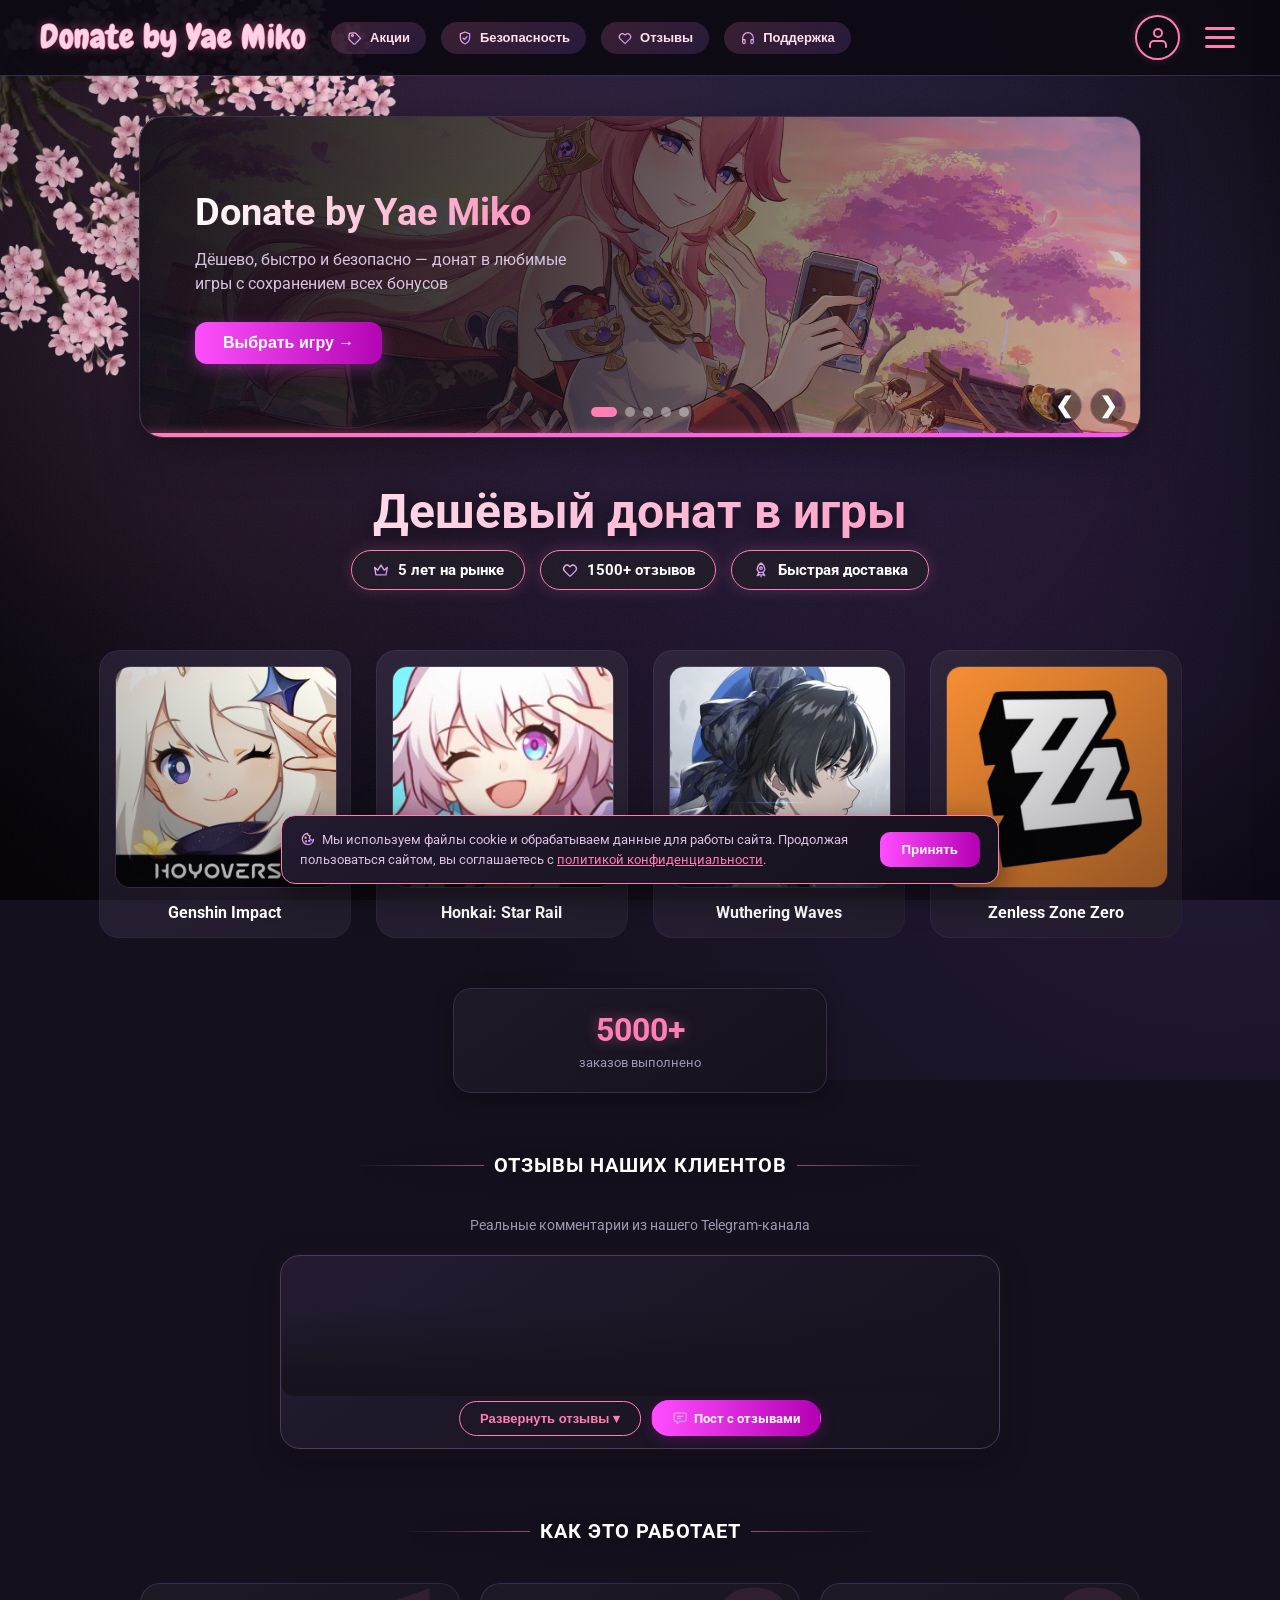
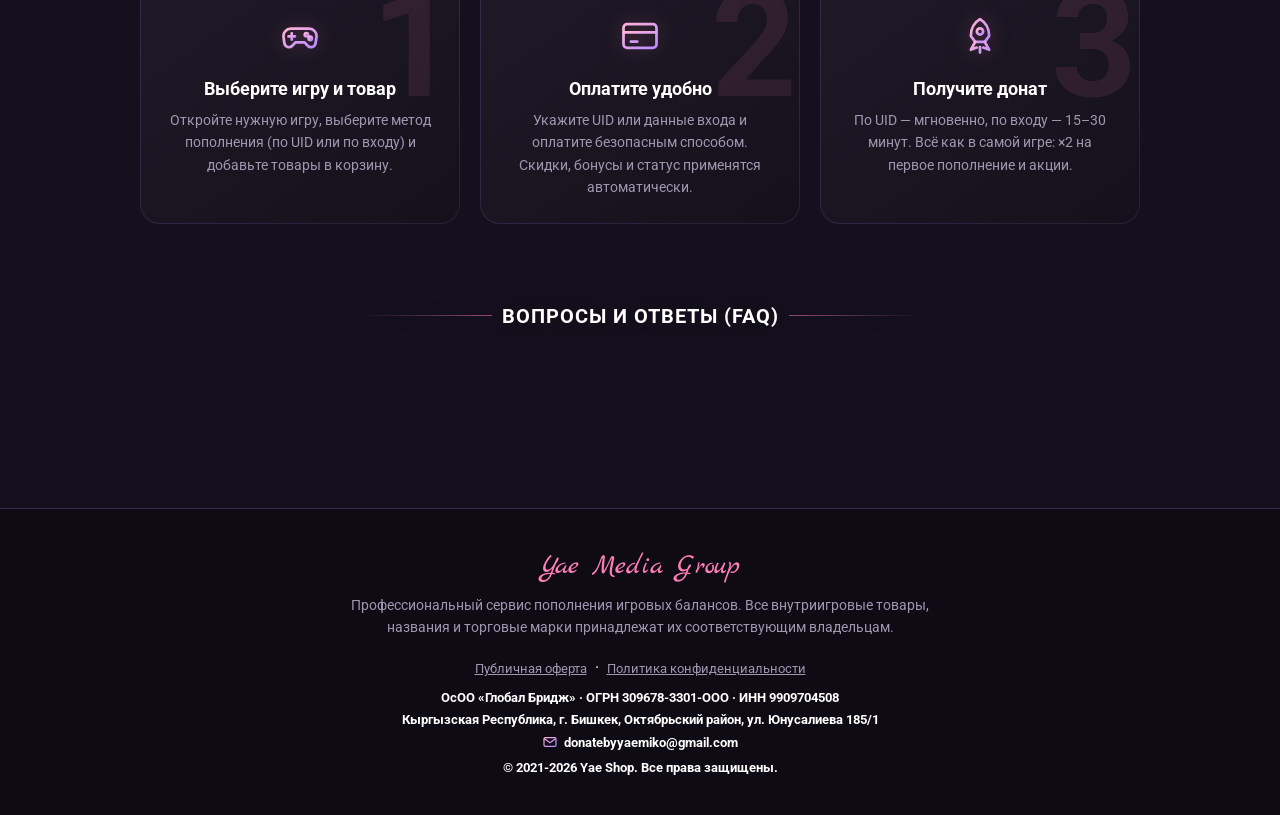
==== commit 69b629a5: "Логотип шрифтом Chewy, лепестки в иконках выключены, логин скрыт от Вебвизора - Логотип «Donate by Y" ====
--- a/index.html
+++ b/index.html
@@ -41,6 +41,7 @@
     </style>
     <!-- Шрифты с нашего сервера; предзагружаем то, что видно сразу: логотип и русский текст -->
     <link rel="preload" href="/static/fonts/marckscript-latin.woff2" as="font" type="font/woff2" crossorigin>
+    <link rel="preload" href="/static/fonts/chewy-yae.woff" as="font" type="font/woff" crossorigin>
     <link rel="preload" href="/static/fonts/roboto-cyrillic.woff2" as="font" type="font/woff2" crossorigin>
     <link rel="stylesheet" href="styles.css">
     <style>
--- a/styles.css
+++ b/styles.css
@@ -6,6 +6,16 @@
    Google Fonts из России отвечает медленно и нестабильно. Только кириллица и
    латиница; unicode-range — браузер качает лишь те файлы, чьи символы есть на
    странице. У Roboto один «вариативный» файл сразу на 400 и 700. */
+/* Логотип «Donate by Yae Miko» — Chewy (Google Fonts, OFL) с чуть увеличенной
+   «дыркой» в заглавной D (правка глифа через fontTools, семейство переименовано
+   в «Chewy Yae», чтобы не путать с оригиналом). Только латиница. */
+@font-face {
+  font-family: 'Chewy Yae';
+  font-style: normal;
+  font-weight: 400;
+  font-display: swap;
+  src: url(static/fonts/chewy-yae.woff) format('woff');
+}
 /* Marck Script 400 — cyrillic */
 @font-face {
   font-family: 'Marck Script';
@@ -499,7 +509,7 @@
 }
 /* Шапка вынута из потока (position: fixed) — освобождаем ей место сверху.
    Класс ставит renderHeader(): страницам без шапки (оферта, 404) отступ не нужен.
-   Точную высоту уточняет JS — логотип Marck Script грузится позже и меняет её. */
+   Точную высоту уточняет JS — шрифт логотипа грузится позже и меняет её. */
 body.has-header { padding-top: var(--header-h, 72px); }
 @keyframes fadeIn { from { opacity: 0; } to { opacity: 1; } }
 .fade-out { opacity: 0 !important; transition: opacity 0.15s ease-in-out; }
@@ -575,10 +585,12 @@
 }
 .logo-container { display: flex; align-items: center; gap: 15px; }
 .logo-link {
-    font-family: 'Marck Script', cursive; font-size: 35px;
-    color: #ffffff; text-decoration: none; letter-spacing: 0.6px;
-    /* Чёткая тёмная тень даёт контур буквам (тонкий курсив читается лучше) + мягкое свечение */
-    text-shadow: 0 1px 3px rgba(0,0,0,0.6), 0 0 14px rgba(255, 119, 255, 0.75);
+    font-family: 'Chewy Yae', 'Marck Script', cursive; font-size: 33px;
+    text-decoration: none; letter-spacing: 0.5px;
+    /* Как цифры на карточках товаров: светло-розовая заливка, розовый контур,
+       мягкое свечение. paint-order — контур рисуется под заливкой, буквы не худеют */
+    color: #ffd3e6; -webkit-text-stroke: 1.2px #ff86b8; paint-order: stroke fill;
+    text-shadow: 0 0 12px rgba(255, 126, 179, 0.45);
     transition: 0.3s; z-index: 25; margin-right: 10px;
 }
 .header-btn {
@@ -873,7 +885,7 @@
     header { padding: 7px 14px; }
     /* Запасное значение до того, как JS измерит шапку (на телефоне она ниже) */
     body.has-header { padding-top: var(--header-h, 54px); }
-    .logo-link { font-size: 22px; margin-right: 4px; }
+    .logo-link { font-size: 21px; margin-right: 4px; -webkit-text-stroke-width: 1px; }
     .profile-btn { width: 37px; height: 37px; border-width: 1.5px; }
     .profile-btn svg { width: 19px; height: 19px; }
     .hamburger { gap: 5px; }
@@ -1128,7 +1140,7 @@
    оставляем только стрелку в кружке, логотип чуть меньше */
 @media (max-width: 420px) {
     .header-right { gap: 12px; }
-    .logo-link { font-size: 20px; }
+    .logo-link { font-size: 19px; }
     .header-back { margin-right: 0; width: 34px; height: 34px; justify-content: center; border-radius: 50%; background: rgba(255, 126, 179, 0.1); font-size: 18px; }
     .header-back span { display: none; }
 }
@@ -1165,3 +1177,32 @@
 .fox-bubble-out { animation: foxBubbleOut 0.3s ease forwards; }
 @keyframes foxBubbleIn { from { opacity: 0; margin-bottom: -6px; } to { opacity: 1; margin-bottom: 0; } }
 @keyframes foxBubbleOut { to { opacity: 0; margin-bottom: -6px; } }
+
+/* ---------- Живые лепестки внутри иконок игр (главная) ---------- */
+/* Колонка высотой с иконку едет сверху вниз (translateY в % = % высоты иконки),
+   лепесток внутри покачивается той же анимацией petal-sway, что и по всему сайту.
+   Только transform/opacity — дёшево. */
+.game-icon-container { position: relative; }
+.gi-petals { position: absolute; inset: 0; pointer-events: none; z-index: 1; overflow: hidden; }
+.gi-col {
+    position: absolute; top: 0; height: 100%; width: 14px;
+    animation: giFall 7s linear infinite;
+    will-change: transform;
+}
+@keyframes giFall {
+    0%   { transform: translate(0, -12%); opacity: 0; }
+    8%   { opacity: 1; }
+    88%  { opacity: 1; }
+    100% { transform: translate(-14px, 104%); opacity: 0; }  /* лёгкий снос ветром влево */
+}
+.gi-petal {
+    display: block; border-radius: 100% 0 100% 0;
+    opacity: var(--petal-opacity, 0.85);
+    /* светлый ореол — иначе розовый лепесток сливается с розовым фоном иконки */
+    box-shadow: 0 0 0 1px rgba(255, 255, 255, 0.35), 0 1px 6px rgba(120, 40, 90, 0.35);
+    animation: petal-sway var(--sway-duration, 3s) ease-in-out infinite alternate;
+}
+/* Выключаются вместе с остальными лепестками сайта */
+body.no-petals .gi-petals,
+body.low-end-mode .gi-petals { display: none; }
+@media (prefers-reduced-motion: reduce) { .gi-petals { display: none; } }
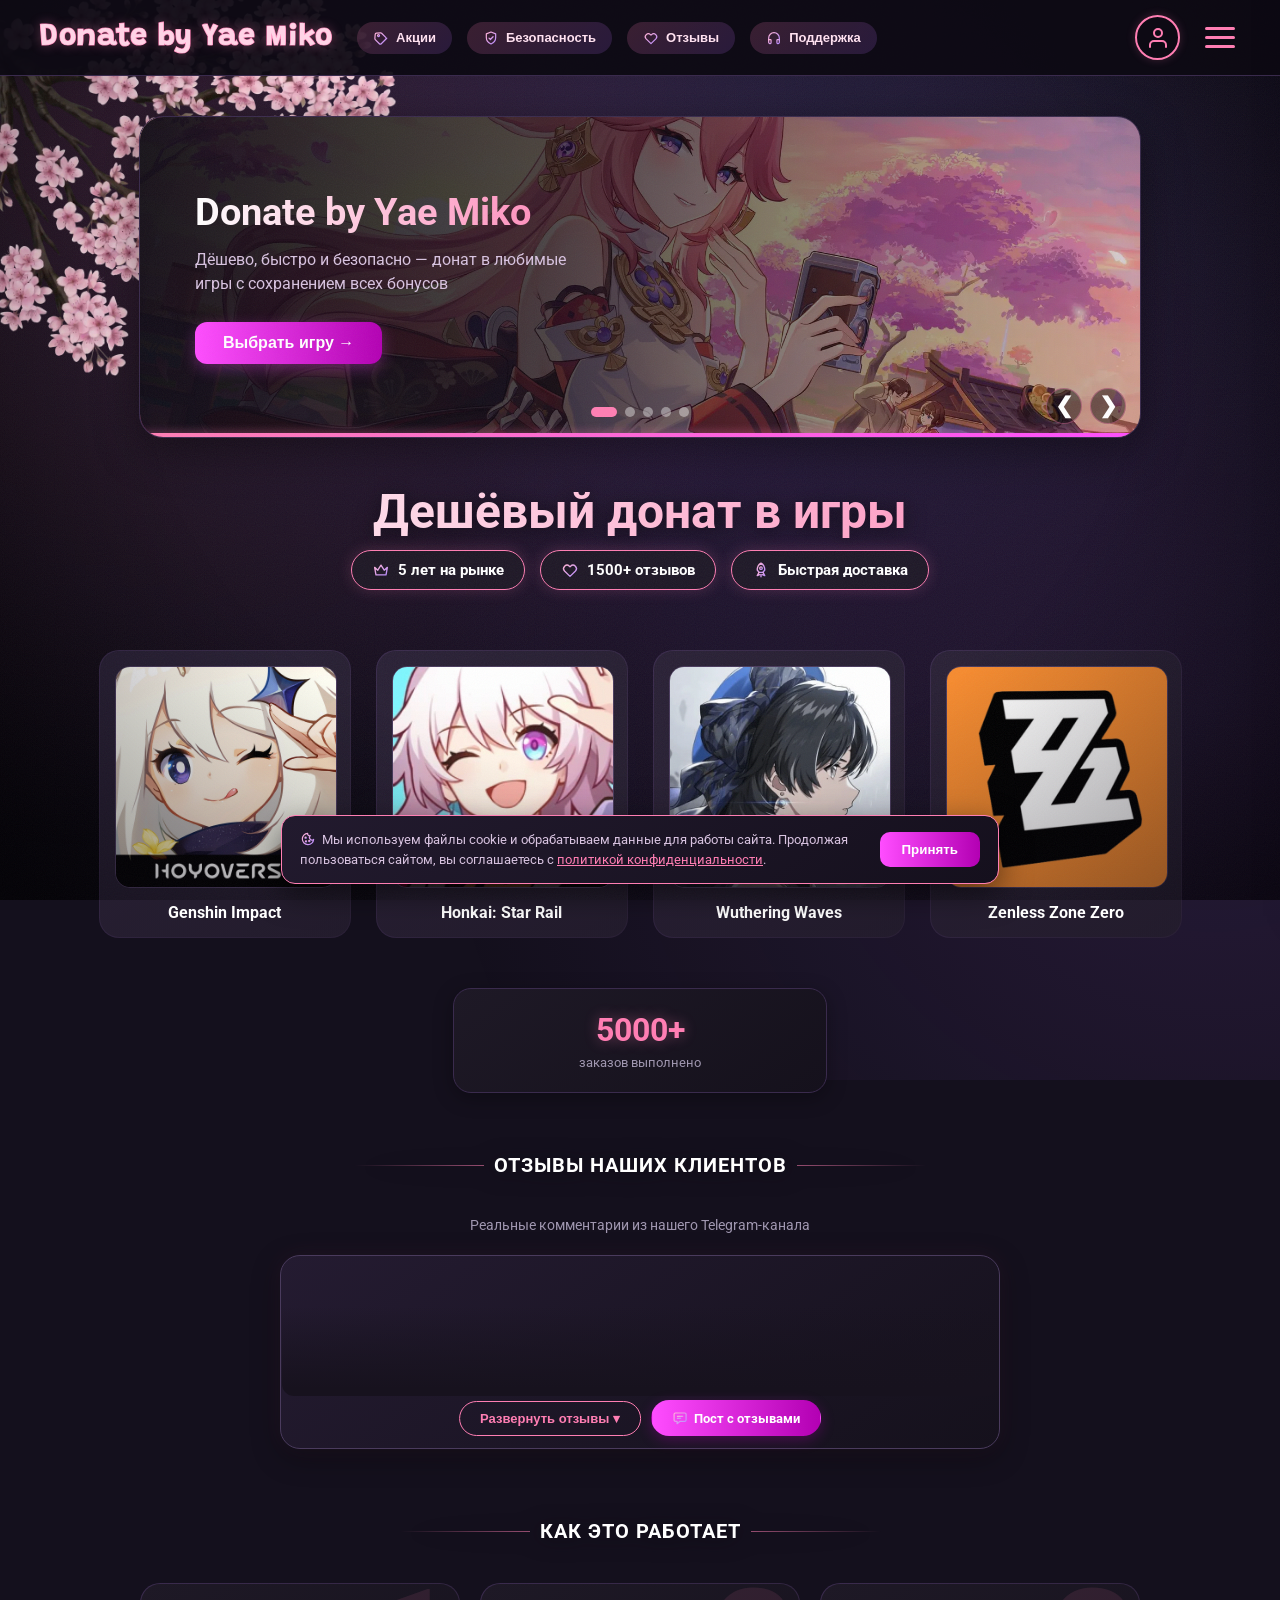
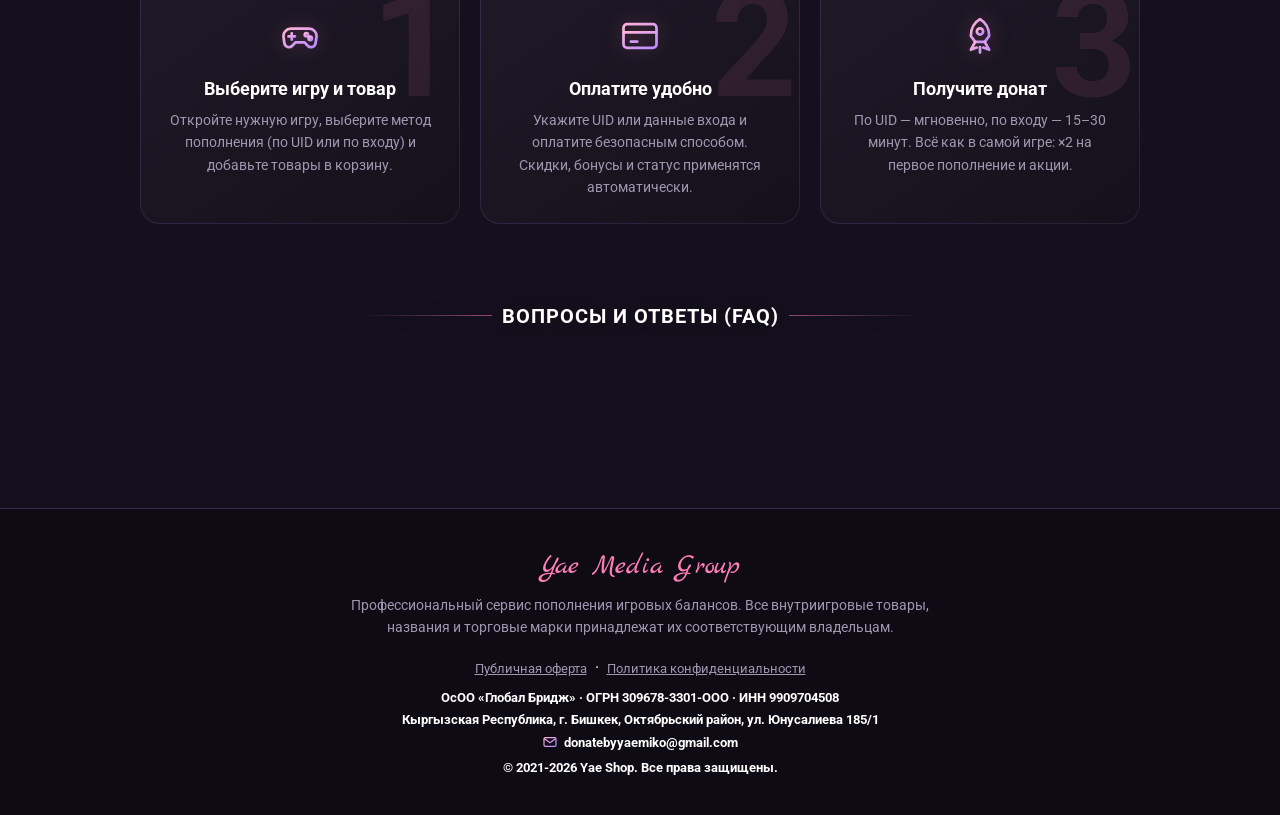
==== commit a453008f: "Логотип: Grandstander вместо Chewy (перепутал номер при выборе) Егор выбрал шестую строку сравнения," ====
--- a/index.html
+++ b/index.html
@@ -41,7 +41,7 @@
     </style>
     <!-- Шрифты с нашего сервера; предзагружаем то, что видно сразу: логотип и русский текст -->
     <link rel="preload" href="/static/fonts/marckscript-latin.woff2" as="font" type="font/woff2" crossorigin>
-    <link rel="preload" href="/static/fonts/chewy-yae.woff" as="font" type="font/woff" crossorigin>
+    <link rel="preload" href="/static/fonts/grandstander-yae.woff" as="font" type="font/woff" crossorigin>
     <link rel="preload" href="/static/fonts/roboto-cyrillic.woff2" as="font" type="font/woff2" crossorigin>
     <link rel="stylesheet" href="styles.css">
     <style>
--- a/styles.css
+++ b/styles.css
@@ -6,15 +6,15 @@
    Google Fonts из России отвечает медленно и нестабильно. Только кириллица и
    латиница; unicode-range — браузер качает лишь те файлы, чьи символы есть на
    странице. У Roboto один «вариативный» файл сразу на 400 и 700. */
-/* Логотип «Donate by Yae Miko» — Chewy (Google Fonts, OFL) с чуть увеличенной
-   «дыркой» в заглавной D (правка глифа через fontTools, семейство переименовано
-   в «Chewy Yae», чтобы не путать с оригиналом). Только латиница. */
+/* Логотип «Donate by Yae Miko» — Grandstander Bold (Google Fonts, OFL) с чуть
+   увеличенной «дыркой» в заглавной D (правка глифа через fontTools, семейство
+   переименовано в «Grandstander Yae»). Внутри только базовая латиница (17 КБ). */
 @font-face {
-  font-family: 'Chewy Yae';
+  font-family: 'Grandstander Yae';
   font-style: normal;
-  font-weight: 400;
+  font-weight: 700;
   font-display: swap;
-  src: url(static/fonts/chewy-yae.woff) format('woff');
+  src: url(static/fonts/grandstander-yae.woff) format('woff');
 }
 /* Marck Script 400 — cyrillic */
 @font-face {
@@ -585,7 +585,7 @@
 }
 .logo-container { display: flex; align-items: center; gap: 15px; }
 .logo-link {
-    font-family: 'Chewy Yae', 'Marck Script', cursive; font-size: 33px;
+    font-family: 'Grandstander Yae', 'Marck Script', cursive; font-weight: 700; font-size: 30px;
     text-decoration: none; letter-spacing: 0.5px;
     /* Как цифры на карточках товаров: светло-розовая заливка, розовый контур,
        мягкое свечение. paint-order — контур рисуется под заливкой, буквы не худеют */
@@ -885,7 +885,7 @@
     header { padding: 7px 14px; }
     /* Запасное значение до того, как JS измерит шапку (на телефоне она ниже) */
     body.has-header { padding-top: var(--header-h, 54px); }
-    .logo-link { font-size: 21px; margin-right: 4px; -webkit-text-stroke-width: 1px; }
+    .logo-link { font-size: 19px; margin-right: 4px; -webkit-text-stroke-width: 1px; }
     .profile-btn { width: 37px; height: 37px; border-width: 1.5px; }
     .profile-btn svg { width: 19px; height: 19px; }
     .hamburger { gap: 5px; }
@@ -1140,7 +1140,7 @@
    оставляем только стрелку в кружке, логотип чуть меньше */
 @media (max-width: 420px) {
     .header-right { gap: 12px; }
-    .logo-link { font-size: 19px; }
+    .logo-link { font-size: 17px; }
     .header-back { margin-right: 0; width: 34px; height: 34px; justify-content: center; border-radius: 50%; background: rgba(255, 126, 179, 0.1); font-size: 18px; }
     .header-back span { display: none; }
 }
